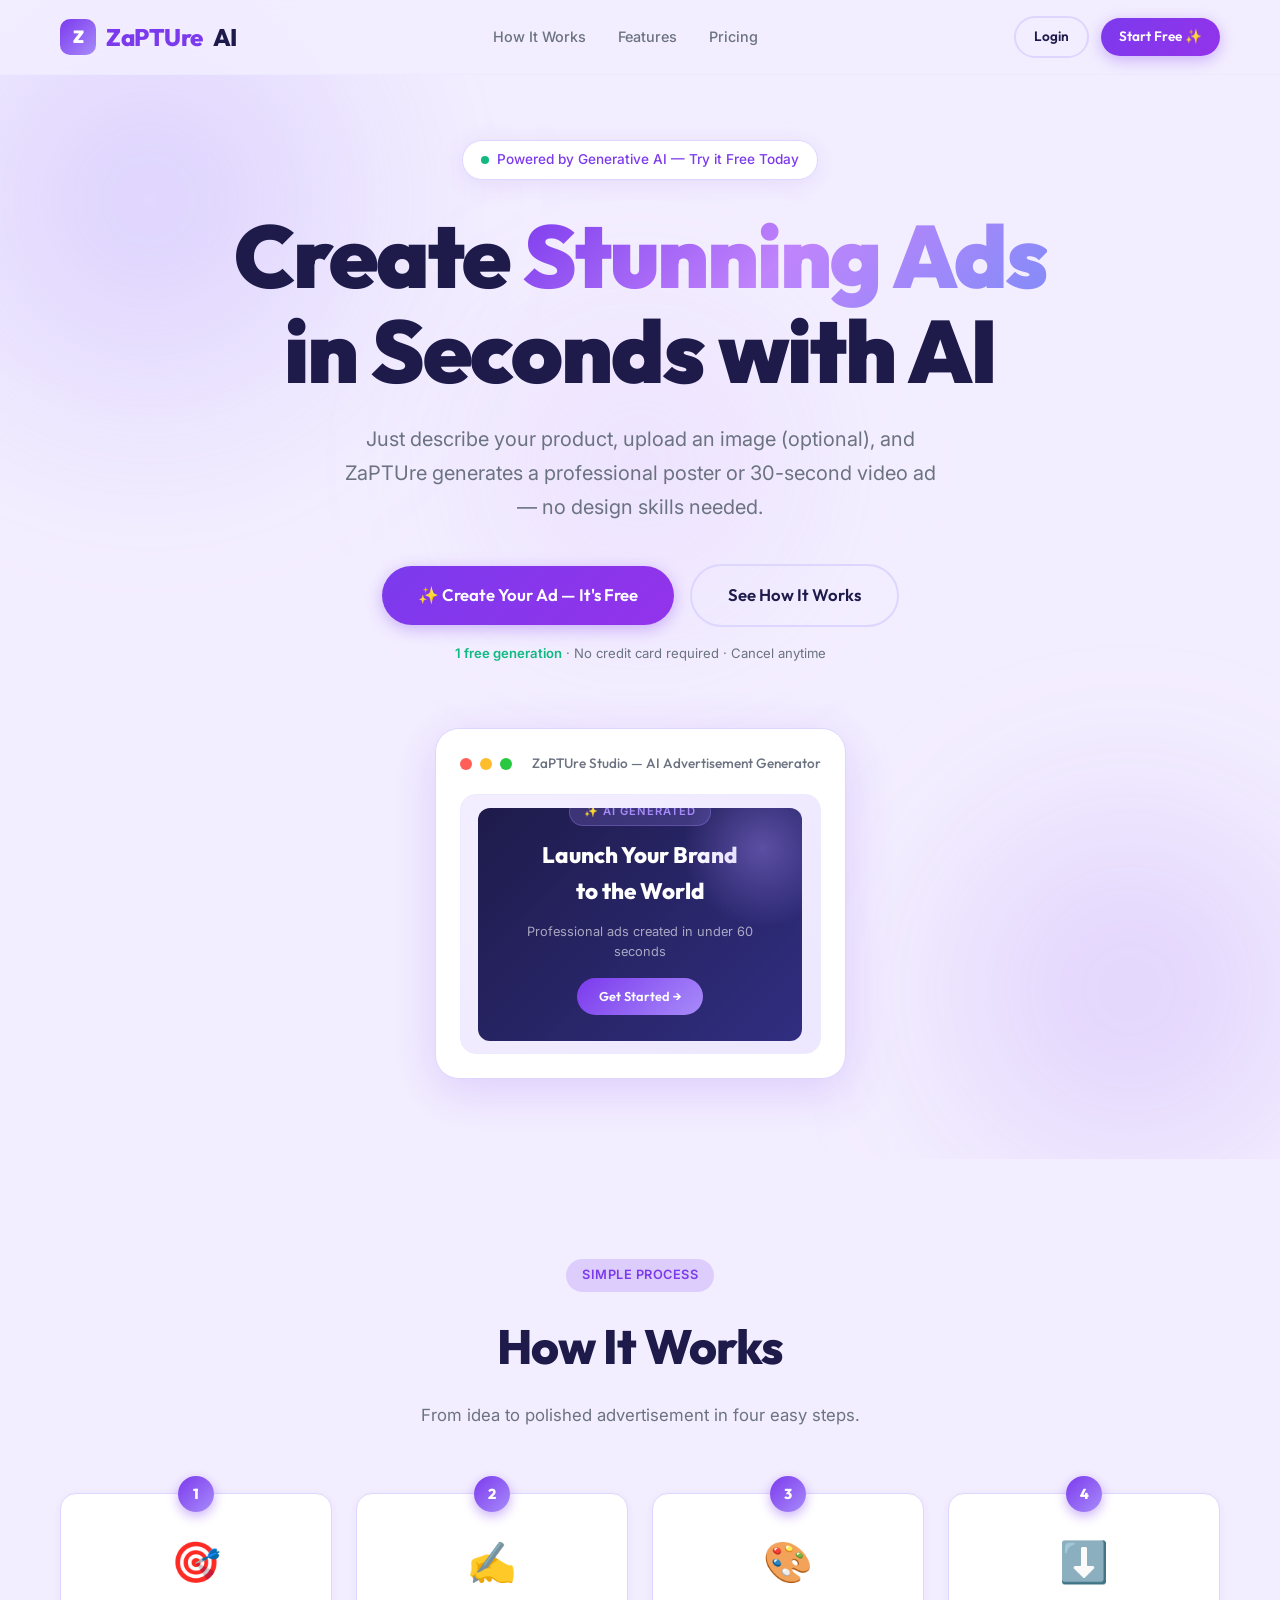
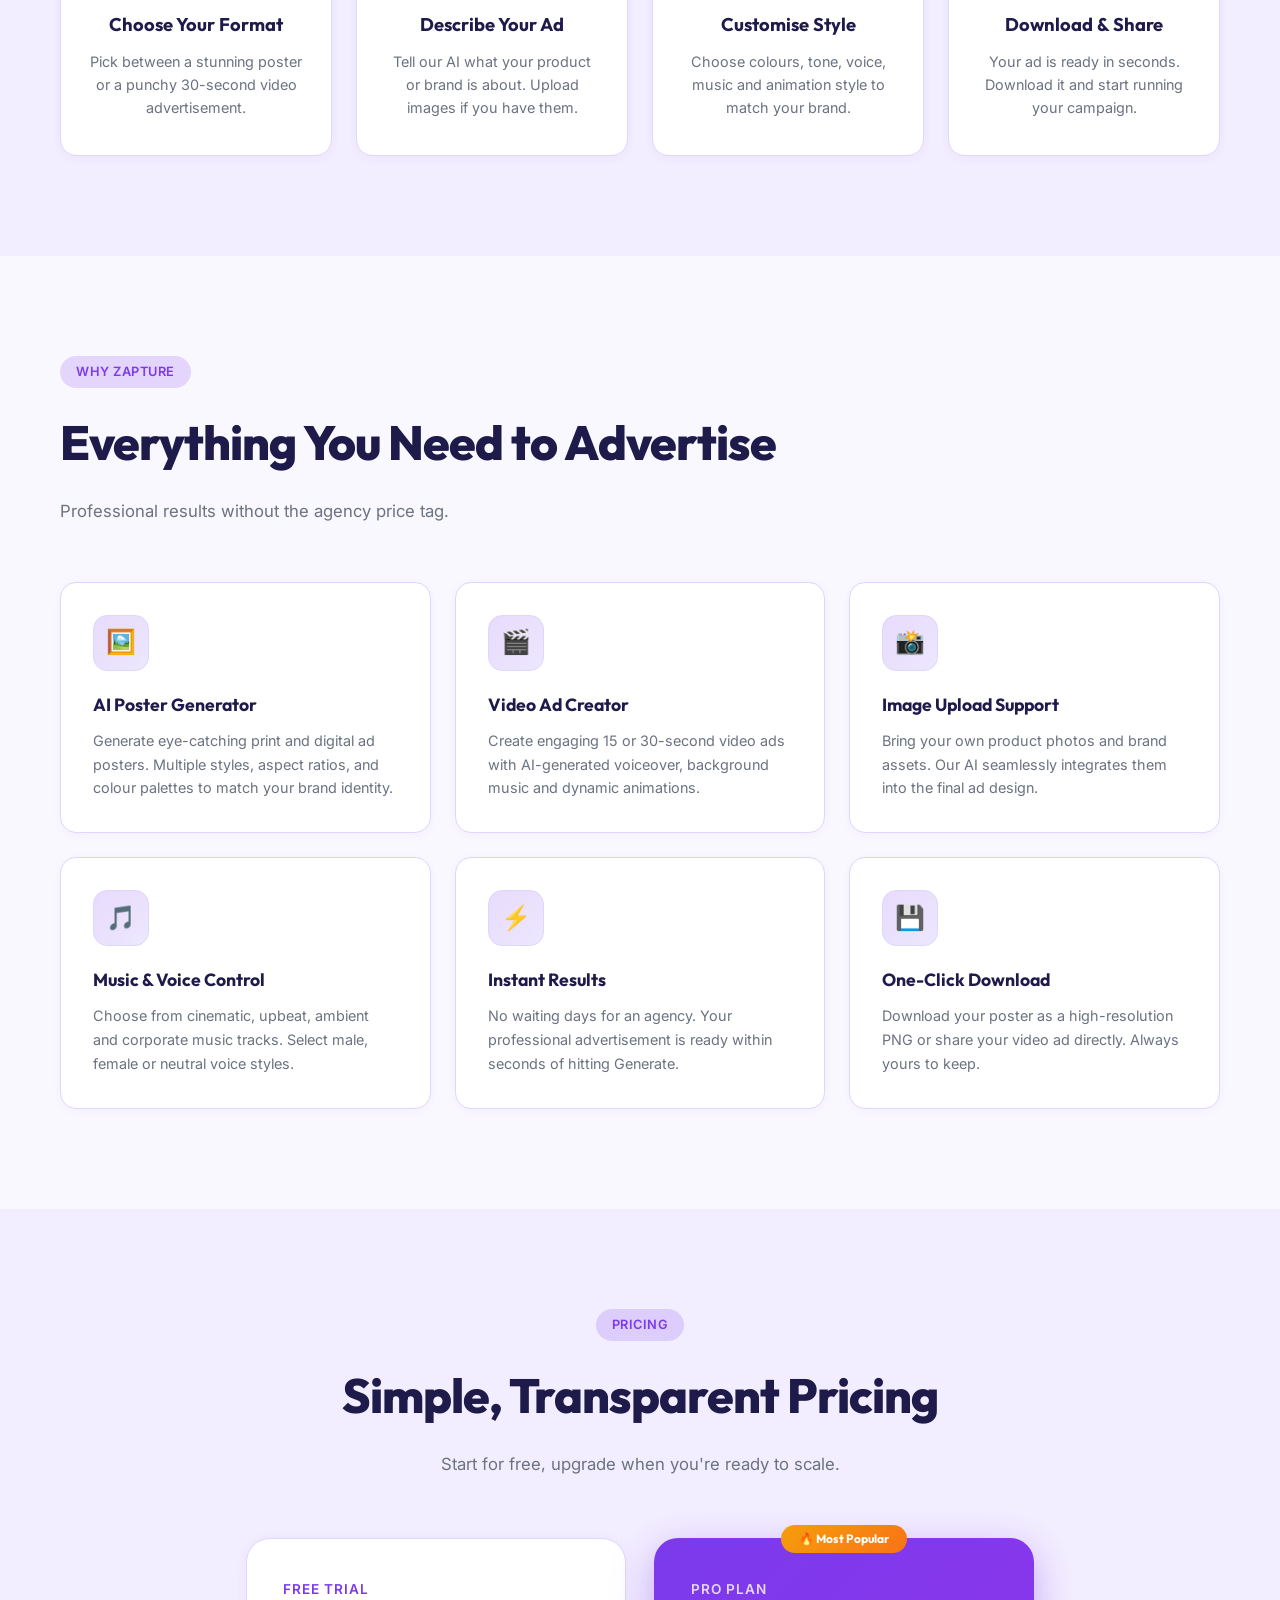
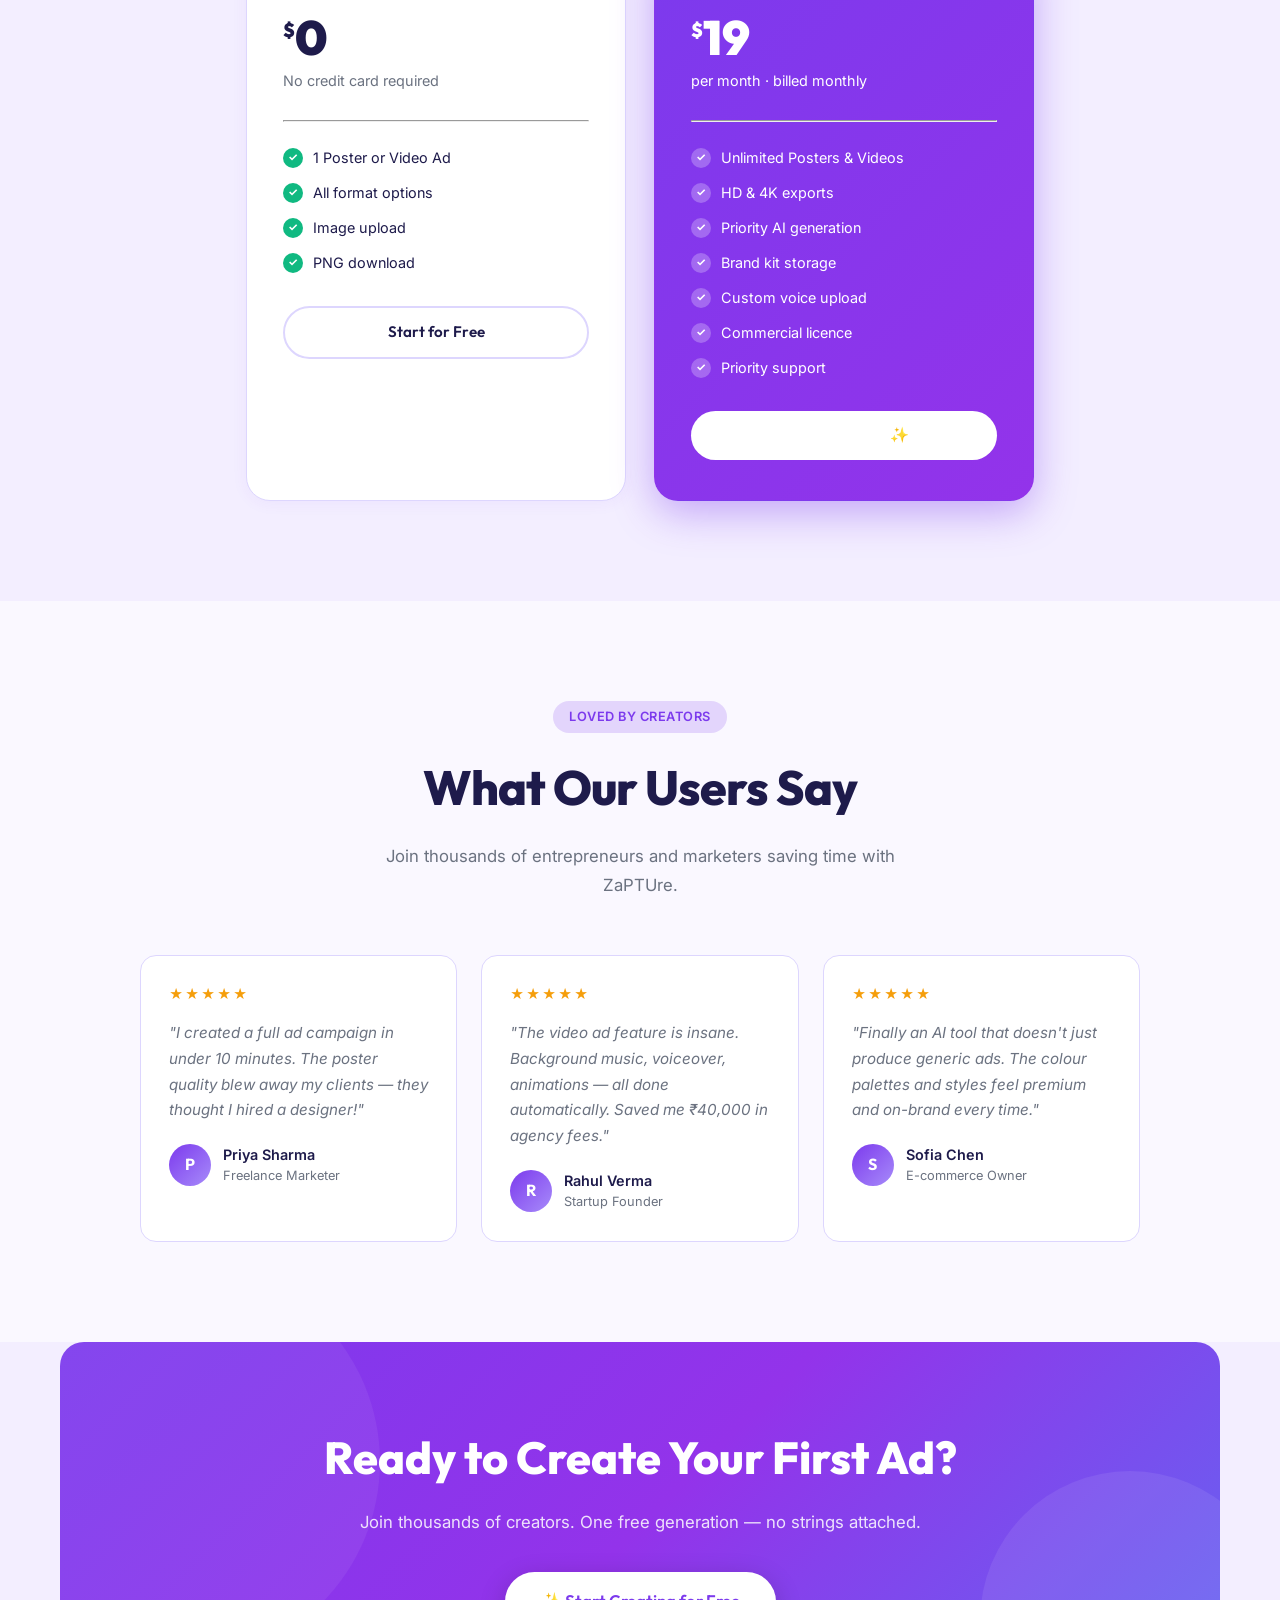
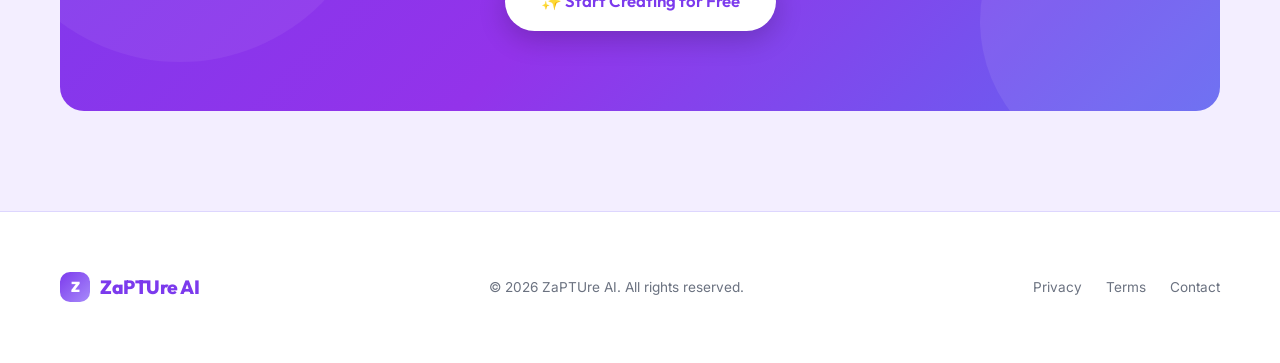
==== index.html @ ae9dba76 "Initial commit" ====
<!DOCTYPE html>
<html lang="en">
<head>
  <meta charset="UTF-8"/>
  <meta name="viewport" content="width=device-width,initial-scale=1.0"/>
  <title>ZaPTUre AI — Create Stunning Ads in Seconds</title>
  <meta name="description" content="Generate beautiful AI-powered advertisement posters and videos from a simple text prompt. No design skills needed. Try free today."/>
  <link rel="stylesheet" href="styles/main.css"/>
</head>
<body>

<!-- ── NAVBAR ── -->
<nav class="navbar" id="navbar">
  <div class="nav-logo">
    <div class="logo-icon">Z</div>
    ZaPTUre<span>AI</span>
  </div>
  <div class="nav-links">
    <a href="#how-it-works">How It Works</a>
    <a href="#features">Features</a>
    <a href="#pricing">Pricing</a>
  </div>
  <div class="nav-cta">
    <a href="studio.html" class="btn btn-outline btn-sm">Login</a>
    <a href="studio.html" class="btn btn-primary btn-sm" data-cta>Start Free ✨</a>
  </div>
</nav>

<!-- ── HERO ── -->
<section class="hero">
  <div class="hero-blob blob-1"></div>
  <div class="hero-blob blob-2"></div>
  <div class="hero-blob blob-3"></div>

  <div class="hero-badge">
    <span class="badge-dot"></span>
    Powered by Generative AI — Try it Free Today
  </div>

  <h1 class="hero-title">
    Create <span class="gradient-text">Stunning Ads</span><br/>in Seconds with AI
  </h1>

  <p class="hero-sub">
    Just describe your product, upload an image (optional), and ZaPTUre generates a professional poster or 30-second video ad — no design skills needed.
  </p>

  <div class="hero-actions">
    <a href="studio.html" class="btn btn-primary btn-lg" id="heroCtaBtn">
      ✨ Create Your Ad — It's Free
    </a>
    <a href="#how-it-works" class="btn btn-outline btn-lg">See How It Works</a>
  </div>
  <p class="hero-note"><span>1 free generation</span> · No credit card required · Cancel anytime</p>

  <!-- Preview Card -->
  <div class="hero-preview">
    <div class="preview-card">
      <div class="preview-toolbar">
        <div class="preview-dot red"></div>
        <div class="preview-dot yellow"></div>
        <div class="preview-dot green"></div>
        <span class="preview-title">ZaPTUre Studio — AI Advertisement Generator</span>
      </div>
      <div class="preview-screen">
        <div class="preview-ad-mock">
          <div class="mock-ad-badge">✨ AI Generated</div>
          <div class="mock-ad-title">Launch Your Brand<br/>to the World</div>
          <div class="mock-ad-sub">Professional ads created in under 60 seconds</div>
          <div class="mock-ad-btn">Get Started →</div>
          <div class="shimmer-bar w80" style="margin-top:12px"></div>
          <div class="shimmer-bar w60"></div>
        </div>
      </div>
    </div>
  </div>
</section>

<!-- ── HOW IT WORKS ── -->
<section class="section how-it-works" id="how-it-works">
  <div class="section-tag">Simple Process</div>
  <h2 class="section-title reveal">How It Works</h2>
  <p class="section-sub reveal">From idea to polished advertisement in four easy steps.</p>

  <div class="steps-grid">
    <div class="step-card reveal">
      <div class="step-num">1</div>
      <div class="step-icon">🎯</div>
      <h3>Choose Your Format</h3>
      <p>Pick between a stunning poster or a punchy 30-second video advertisement.</p>
    </div>
    <div class="step-card reveal">
      <div class="step-num">2</div>
      <div class="step-icon">✍️</div>
      <h3>Describe Your Ad</h3>
      <p>Tell our AI what your product or brand is about. Upload images if you have them.</p>
    </div>
    <div class="step-card reveal">
      <div class="step-num">3</div>
      <div class="step-icon">🎨</div>
      <h3>Customise Style</h3>
      <p>Choose colours, tone, voice, music and animation style to match your brand.</p>
    </div>
    <div class="step-card reveal">
      <div class="step-num">4</div>
      <div class="step-icon">⬇️</div>
      <h3>Download & Share</h3>
      <p>Your ad is ready in seconds. Download it and start running your campaign.</p>
    </div>
  </div>
</section>

<!-- ── FEATURES ── -->
<section class="section features" id="features">
  <div class="section-tag">Why ZaPTUre</div>
  <h2 class="section-title reveal">Everything You Need to Advertise</h2>
  <p class="section-sub reveal">Professional results without the agency price tag.</p>

  <div class="features-grid">
    <div class="feature-card reveal">
      <div class="feature-icon-wrap">🖼️</div>
      <h3>AI Poster Generator</h3>
      <p>Generate eye-catching print and digital ad posters. Multiple styles, aspect ratios, and colour palettes to match your brand identity.</p>
    </div>
    <div class="feature-card reveal">
      <div class="feature-icon-wrap">🎬</div>
      <h3>Video Ad Creator</h3>
      <p>Create engaging 15 or 30-second video ads with AI-generated voiceover, background music and dynamic animations.</p>
    </div>
    <div class="feature-card reveal">
      <div class="feature-icon-wrap">📸</div>
      <h3>Image Upload Support</h3>
      <p>Bring your own product photos and brand assets. Our AI seamlessly integrates them into the final ad design.</p>
    </div>
    <div class="feature-card reveal">
      <div class="feature-icon-wrap">🎵</div>
      <h3>Music & Voice Control</h3>
      <p>Choose from cinematic, upbeat, ambient and corporate music tracks. Select male, female or neutral voice styles.</p>
    </div>
    <div class="feature-card reveal">
      <div class="feature-icon-wrap">⚡</div>
      <h3>Instant Results</h3>
      <p>No waiting days for an agency. Your professional advertisement is ready within seconds of hitting Generate.</p>
    </div>
    <div class="feature-card reveal">
      <div class="feature-icon-wrap">💾</div>
      <h3>One-Click Download</h3>
      <p>Download your poster as a high-resolution PNG or share your video ad directly. Always yours to keep.</p>
    </div>
  </div>
</section>

<!-- ── PRICING ── -->
<section class="section pricing" id="pricing">
  <div class="section-tag">Pricing</div>
  <h2 class="section-title reveal">Simple, Transparent Pricing</h2>
  <p class="section-sub reveal">Start for free, upgrade when you're ready to scale.</p>

  <div class="pricing-grid">
    <!-- Free -->
    <div class="pricing-card reveal">
      <div class="pricing-plan">Free Trial</div>
      <div class="pricing-amount"><sup>$</sup>0</div>
      <div class="pricing-period">No credit card required</div>
      <hr class="pricing-divider"/>
      <ul class="pricing-features">
        <li>1 Poster or Video Ad</li>
        <li>All format options</li>
        <li>Image upload</li>
        <li>PNG download</li>
      </ul>
      <a href="studio.html" class="btn btn-outline" style="width:100%;justify-content:center;">Start for Free</a>
    </div>

    <!-- Pro -->
    <div class="pricing-card featured reveal">
      <div class="pricing-badge">🔥 Most Popular</div>
      <div class="pricing-plan">Pro Plan</div>
      <div class="pricing-amount"><sup>$</sup>19</div>
      <div class="pricing-period">per month · billed monthly</div>
      <hr class="pricing-divider"/>
      <ul class="pricing-features">
        <li>Unlimited Posters & Videos</li>
        <li>HD &amp; 4K exports</li>
        <li>Priority AI generation</li>
        <li>Brand kit storage</li>
        <li>Custom voice upload</li>
        <li>Commercial licence</li>
        <li>Priority support</li>
      </ul>
      <a href="studio.html" class="btn" style="width:100%;justify-content:center;background:#fff;color:var(--accent);">Upgrade to Pro ✨</a>
    </div>
  </div>
</section>

<!-- ── TESTIMONIALS ── -->
<section class="section testimonials">
  <div class="section-tag">Loved By Creators</div>
  <h2 class="section-title reveal">What Our Users Say</h2>
  <p class="section-sub reveal">Join thousands of entrepreneurs and marketers saving time with ZaPTUre.</p>

  <div class="testimonials-grid">
    <div class="testimonial-card reveal">
      <div class="stars">★★★★★</div>
      <p class="testimonial-text">"I created a full ad campaign in under 10 minutes. The poster quality blew away my clients — they thought I hired a designer!"</p>
      <div class="testimonial-author">
        <div class="author-avatar">P</div>
        <div>
          <div class="author-name">Priya Sharma</div>
          <div class="author-role">Freelance Marketer</div>
        </div>
      </div>
    </div>
    <div class="testimonial-card reveal">
      <div class="stars">★★★★★</div>
      <p class="testimonial-text">"The video ad feature is insane. Background music, voiceover, animations — all done automatically. Saved me ₹40,000 in agency fees."</p>
      <div class="testimonial-author">
        <div class="author-avatar">R</div>
        <div>
          <div class="author-name">Rahul Verma</div>
          <div class="author-role">Startup Founder</div>
        </div>
      </div>
    </div>
    <div class="testimonial-card reveal">
      <div class="stars">★★★★★</div>
      <p class="testimonial-text">"Finally an AI tool that doesn't just produce generic ads. The colour palettes and styles feel premium and on-brand every time."</p>
      <div class="testimonial-author">
        <div class="author-avatar">S</div>
        <div>
          <div class="author-name">Sofia Chen</div>
          <div class="author-role">E-commerce Owner</div>
        </div>
      </div>
    </div>
  </div>
</section>

<!-- ── CTA BANNER ── -->
<div class="cta-banner reveal">
  <h2>Ready to Create Your First Ad?</h2>
  <p>Join thousands of creators. One free generation — no strings attached.</p>
  <a href="studio.html" class="btn btn-white btn-lg">✨ Start Creating for Free</a>
</div>

<!-- ── FOOTER ── -->
<footer class="footer">
  <div class="nav-logo" style="font-size:1.2rem;">
    <div class="logo-icon" style="width:30px;height:30px;font-size:0.9rem;">Z</div>
    ZaPTUre AI
  </div>
  <div class="footer-copy">© 2026 ZaPTUre AI. All rights reserved.</div>
  <div class="footer-links">
    <a href="#">Privacy</a>
    <a href="#">Terms</a>
    <a href="#">Contact</a>
  </div>
</footer>

<script src="scripts/main.js"></script>
</body>
</html>
---- styles/main.css ----
@import url('https://fonts.googleapis.com/css2?family=Outfit:wght@300;400;500;600;700;800;900&family=Inter:wght@300;400;500;600&display=swap');

:root {
  --bg: #F3EEFF;
  --bg-2: #EDE7FF;
  --surface: #FFFFFF;
  --surface-2: #FAF8FF;
  --accent: #7C3AED;
  --accent-light: #A78BFA;
  --accent-dark: #5B21B6;
  --accent-glow: rgba(124,58,237,0.18);
  --text: #1E1B4B;
  --text-muted: #6B7280;
  --border: #DDD6FE;
  --border-light: #EDE9FE;
  --success: #10B981;
  --warning: #F59E0B;
  --danger: #EF4444;
  --radius: 16px;
  --radius-sm: 8px;
  --radius-lg: 24px;
  --shadow: 0 4px 24px rgba(124,58,237,0.10);
  --shadow-lg: 0 12px 48px rgba(124,58,237,0.18);
  --transition: 0.25s cubic-bezier(0.4,0,0.2,1);
}

*, *::before, *::after { box-sizing: border-box; margin: 0; padding: 0; }

html { scroll-behavior: smooth; }

body {
  font-family: 'Inter', sans-serif;
  background: var(--bg);
  color: var(--text);
  line-height: 1.6;
  -webkit-font-smoothing: antialiased;
}

h1, h2, h3, h4, h5 { font-family: 'Outfit', sans-serif; }

a { text-decoration: none; color: inherit; }

img { max-width: 100%; display: block; }

/* ── NAVBAR ── */
.navbar {
  position: fixed; top: 0; left: 0; right: 0; z-index: 100;
  display: flex; align-items: center; justify-content: space-between;
  padding: 16px 60px;
  background: rgba(243,238,255,0.85);
  backdrop-filter: blur(16px);
  border-bottom: 1px solid var(--border-light);
  transition: box-shadow var(--transition);
}
.navbar.scrolled { box-shadow: var(--shadow); }

.nav-logo {
  display: flex; align-items: center; gap: 10px;
  font-family: 'Outfit', sans-serif;
  font-weight: 800; font-size: 1.5rem; color: var(--accent);
  letter-spacing: -0.5px;
}
.nav-logo span { color: var(--text); }
.logo-icon {
  width: 36px; height: 36px;
  background: linear-gradient(135deg, var(--accent), var(--accent-light));
  border-radius: 10px;
  display: flex; align-items: center; justify-content: center;
  font-size: 1.1rem; color: #fff; font-weight: 900;
}

.nav-links { display: flex; align-items: center; gap: 32px; }
.nav-links a {
  font-size: 0.9rem; font-weight: 500; color: var(--text-muted);
  transition: color var(--transition);
}
.nav-links a:hover { color: var(--accent); }

.nav-cta {
  display: flex; align-items: center; gap: 12px;
}

/* ── BUTTONS ── */
.btn {
  display: inline-flex; align-items: center; justify-content: center; gap: 8px;
  padding: 12px 24px; border-radius: 50px;
  font-family: 'Outfit', sans-serif; font-weight: 600; font-size: 0.95rem;
  cursor: pointer; border: none; transition: all var(--transition);
  white-space: nowrap;
}
.btn-primary {
  background: linear-gradient(135deg, var(--accent), #9333EA);
  color: #fff;
  box-shadow: 0 4px 16px rgba(124,58,237,0.35);
}
.btn-primary:hover {
  transform: translateY(-2px);
  box-shadow: 0 8px 28px rgba(124,58,237,0.45);
}
.btn-primary:active { transform: translateY(0); }

.btn-outline {
  background: transparent;
  border: 2px solid var(--border);
  color: var(--text);
}
.btn-outline:hover { border-color: var(--accent); color: var(--accent); background: var(--accent-glow); }

.btn-ghost {
  background: transparent; color: var(--text-muted); padding: 10px 16px;
}
.btn-ghost:hover { color: var(--accent); }

.btn-lg { padding: 16px 36px; font-size: 1.05rem; }
.btn-sm { padding: 8px 18px; font-size: 0.85rem; }

/* ── HERO ── */
.hero {
  min-height: 100vh;
  display: flex; flex-direction: column; align-items: center; justify-content: center;
  text-align: center;
  padding: 140px 24px 80px;
  position: relative; overflow: hidden;
}

.hero-blob {
  position: absolute; border-radius: 50%;
  filter: blur(80px); pointer-events: none;
}
.blob-1 {
  width: 600px; height: 600px;
  background: radial-gradient(circle, rgba(167,139,250,0.35) 0%, transparent 70%);
  top: -100px; left: -150px;
  animation: blobFloat 8s ease-in-out infinite;
}
.blob-2 {
  width: 500px; height: 500px;
  background: radial-gradient(circle, rgba(124,58,237,0.2) 0%, transparent 70%);
  bottom: -80px; right: -100px;
  animation: blobFloat 10s ease-in-out infinite reverse;
}
.blob-3 {
  width: 400px; height: 400px;
  background: radial-gradient(circle, rgba(216,180,254,0.3) 0%, transparent 70%);
  top: 40%; left: 50%; transform: translate(-50%,-50%);
  animation: blobFloat 12s ease-in-out infinite 2s;
}

@keyframes blobFloat {
  0%, 100% { transform: translate(0,0) scale(1); }
  33% { transform: translate(20px,-20px) scale(1.05); }
  66% { transform: translate(-15px,15px) scale(0.97); }
}

.hero-badge {
  display: inline-flex; align-items: center; gap: 8px;
  background: var(--surface); border: 1px solid var(--border);
  border-radius: 50px; padding: 8px 18px; margin-bottom: 28px;
  font-size: 0.85rem; font-weight: 500; color: var(--accent);
  box-shadow: var(--shadow);
  animation: fadeInUp 0.6s ease both;
}
.badge-dot {
  width: 8px; height: 8px; border-radius: 50%;
  background: var(--success);
  animation: pulse 2s ease-in-out infinite;
}
@keyframes pulse { 0%,100%{transform:scale(1);opacity:1;} 50%{transform:scale(1.4);opacity:0.7;} }

.hero-title {
  font-size: clamp(2.8rem, 7vw, 5.5rem);
  font-weight: 900; line-height: 1.08;
  letter-spacing: -2px; margin-bottom: 24px;
  animation: fadeInUp 0.6s ease 0.1s both;
}
.hero-title .gradient-text {
  background: linear-gradient(135deg, var(--accent) 0%, #C084FC 50%, #818CF8 100%);
  -webkit-background-clip: text; -webkit-text-fill-color: transparent;
  background-clip: text;
}

.hero-sub {
  font-size: clamp(1rem, 2.5vw, 1.25rem);
  color: var(--text-muted); max-width: 600px; margin: 0 auto 40px;
  font-weight: 400; line-height: 1.7;
  animation: fadeInUp 0.6s ease 0.2s both;
}

.hero-actions {
  display: flex; align-items: center; gap: 16px; flex-wrap: wrap; justify-content: center;
  animation: fadeInUp 0.6s ease 0.3s both;
}

.hero-note {
  margin-top: 16px; font-size: 0.82rem; color: var(--text-muted);
  animation: fadeInUp 0.6s ease 0.4s both;
}
.hero-note span { color: var(--success); font-weight: 600; }

/* ── HERO PREVIEW ── */
.hero-preview {
  margin-top: 64px; position: relative;
  animation: fadeInUp 0.8s ease 0.5s both;
}
.preview-card {
  background: var(--surface);
  border: 1px solid var(--border);
  border-radius: var(--radius-lg);
  padding: 24px;
  box-shadow: var(--shadow-lg);
  max-width: 680px; margin: 0 auto;
}
.preview-toolbar {
  display: flex; align-items: center; gap: 8px; margin-bottom: 20px;
}
.preview-dot { width:12px; height:12px; border-radius:50%; }
.preview-dot.red { background:#FF5F57; }
.preview-dot.yellow { background:#FFBD2E; }
.preview-dot.green { background:#28C840; }
.preview-title { margin-left: 12px; font-size:0.85rem; color:var(--text-muted); font-family:'Outfit',sans-serif; font-weight:500; }

.preview-screen {
  background: linear-gradient(135deg, var(--bg) 0%, var(--bg-2) 100%);
  border-radius: var(--radius);
  height: 260px;
  display: flex; align-items: center; justify-content: center;
  border: 1px solid var(--border-light);
  overflow: hidden; position: relative;
}

.preview-ad-mock {
  width: 90%; height: 90%;
  background: linear-gradient(135deg, #1E1B4B 0%, #312E81 100%);
  border-radius: 12px;
  display: flex; flex-direction: column; align-items: center; justify-content: center;
  gap: 12px; padding: 24px;
  position: relative; overflow: hidden;
}
.preview-ad-mock::before {
  content: '';
  position: absolute; top: -40px; right: -40px;
  width: 160px; height: 160px;
  background: radial-gradient(circle, rgba(167,139,250,0.4) 0%, transparent 70%);
  border-radius: 50%;
}
.mock-ad-badge {
  background: rgba(167,139,250,0.2); border: 1px solid rgba(167,139,250,0.3);
  border-radius: 50px; padding: 4px 14px;
  font-size: 0.7rem; color: var(--accent-light); font-weight: 600;
  letter-spacing: 1px; text-transform: uppercase;
}
.mock-ad-title {
  font-family: 'Outfit', sans-serif; font-size: 1.4rem; font-weight: 800;
  color: #fff; text-align: center;
}
.mock-ad-sub { font-size: 0.8rem; color: rgba(255,255,255,0.6); text-align: center; }
.mock-ad-btn {
  background: linear-gradient(135deg, var(--accent), var(--accent-light));
  color: #fff; border-radius: 50px; padding: 8px 22px;
  font-size: 0.8rem; font-weight: 600; font-family: 'Outfit', sans-serif;
  margin-top: 4px;
}
.shimmer-bar {
  height: 6px; border-radius: 3px; margin: 0 auto;
  background: linear-gradient(90deg, rgba(255,255,255,0.1) 25%, rgba(255,255,255,0.25) 50%, rgba(255,255,255,0.1) 75%);
  background-size: 200% 100%;
  animation: shimmer 1.8s linear infinite;
}
.shimmer-bar.w80 { width: 80%; }
.shimmer-bar.w60 { width: 60%; }
@keyframes shimmer { 0%{background-position:200% 0} 100%{background-position:-200% 0} }

/* ── SECTION COMMON ── */
.section { padding: 100px 60px; }
.section-tag {
  display: inline-block; background: var(--accent-glow);
  color: var(--accent); border-radius: 50px; padding: 6px 16px;
  font-size: 0.8rem; font-weight: 600; letter-spacing: 0.5px; text-transform: uppercase;
  margin-bottom: 16px;
}
.section-title {
  font-size: clamp(2rem, 4vw, 3rem); font-weight: 800;
  letter-spacing: -1px; margin-bottom: 16px;
}
.section-sub { font-size: 1.05rem; color: var(--text-muted); max-width: 540px; line-height: 1.7; }

/* ── HOW IT WORKS ── */
.how-it-works { text-align: center; }
.how-it-works .section-sub { margin: 0 auto; }

.steps-grid {
  display: grid; grid-template-columns: repeat(auto-fit, minmax(220px,1fr));
  gap: 24px; margin-top: 64px;
}
.step-card {
  background: var(--surface); border: 1px solid var(--border);
  border-radius: var(--radius); padding: 36px 28px;
  text-align: center; position: relative;
  transition: all var(--transition);
  box-shadow: 0 2px 12px rgba(124,58,237,0.06);
}
.step-card:hover {
  transform: translateY(-6px);
  box-shadow: var(--shadow-lg);
  border-color: var(--accent-light);
}
.step-num {
  position: absolute; top: -18px; left: 50%; transform: translateX(-50%);
  width: 36px; height: 36px; border-radius: 50%;
  background: linear-gradient(135deg, var(--accent), var(--accent-light));
  color: #fff; font-weight: 800; font-size: 0.9rem; font-family: 'Outfit', sans-serif;
  display: flex; align-items: center; justify-content: center;
  box-shadow: 0 4px 12px rgba(124,58,237,0.4);
}
.step-icon { font-size: 2.5rem; margin-bottom: 16px; }
.step-card h3 { font-size: 1.15rem; font-weight: 700; margin-bottom: 10px; }
.step-card p { font-size: 0.9rem; color: var(--text-muted); line-height: 1.6; }

/* ── FEATURES ── */
.features { background: var(--surface-2); }
.features-grid {
  display: grid; grid-template-columns: repeat(auto-fit, minmax(300px,1fr));
  gap: 24px; margin-top: 56px;
}
.feature-card {
  background: var(--surface); border: 1px solid var(--border);
  border-radius: var(--radius); padding: 32px;
  transition: all var(--transition);
  box-shadow: 0 2px 12px rgba(124,58,237,0.05);
}
.feature-card:hover {
  transform: translateY(-4px); border-color: var(--accent-light);
  box-shadow: var(--shadow);
}
.feature-icon-wrap {
  width: 56px; height: 56px; border-radius: 14px;
  background: linear-gradient(135deg, var(--accent-glow), var(--bg-2));
  border: 1px solid var(--border);
  display: flex; align-items: center; justify-content: center;
  font-size: 1.5rem; margin-bottom: 20px;
}
.feature-card h3 { font-size: 1.1rem; font-weight: 700; margin-bottom: 10px; }
.feature-card p { font-size: 0.9rem; color: var(--text-muted); line-height: 1.65; }

/* ── PRICING ── */
.pricing { text-align: center; }
.pricing .section-sub { margin: 0 auto 60px; }
.pricing-grid {
  display: flex; gap: 28px; justify-content: center; flex-wrap: wrap;
  max-width: 860px; margin: 0 auto;
}
.pricing-card {
  background: var(--surface); border: 1px solid var(--border);
  border-radius: var(--radius-lg); padding: 40px 36px;
  flex: 1; min-width: 280px; max-width: 380px;
  text-align: left; position: relative;
  transition: all var(--transition);
  box-shadow: 0 2px 16px rgba(124,58,237,0.06);
}
.pricing-card:hover { transform: translateY(-4px); box-shadow: var(--shadow-lg); }
.pricing-card.featured {
  background: linear-gradient(135deg, var(--accent) 0%, #9333EA 100%);
  border-color: transparent; color: #fff;
  box-shadow: 0 12px 40px rgba(124,58,237,0.4);
}
.pricing-card.featured * { color: #fff !important; }
.pricing-badge {
  position: absolute; top: -14px; left: 50%; transform: translateX(-50%);
  background: linear-gradient(135deg, var(--warning), #F97316);
  color: #fff; border-radius: 50px; padding: 4px 18px;
  font-size: 0.75rem; font-weight: 700; font-family: 'Outfit', sans-serif;
  white-space: nowrap;
}
.pricing-plan { font-size: 0.85rem; font-weight: 600; letter-spacing: 1px; text-transform: uppercase; color: var(--accent); margin-bottom: 12px; }
.pricing-card.featured .pricing-plan { color: rgba(255,255,255,0.8) !important; }
.pricing-amount { font-family: 'Outfit', sans-serif; font-size: 3rem; font-weight: 900; line-height: 1; }
.pricing-amount sup { font-size: 1.2rem; vertical-align: top; margin-top: 8px; display: inline-block; }
.pricing-period { font-size: 0.9rem; color: var(--text-muted); margin: 8px 0 28px; }
.pricing-divider { height: 1px; background: var(--border); margin-bottom: 24px; }
.pricing-card.featured .pricing-divider { background: rgba(255,255,255,0.2); }
.pricing-features { list-style: none; display: flex; flex-direction: column; gap: 12px; margin-bottom: 32px; }
.pricing-features li {
  display: flex; align-items: center; gap: 10px;
  font-size: 0.9rem;
}
.pricing-features li::before {
  content: '✓'; width: 20px; height: 20px; border-radius: 50%;
  background: var(--success); color: #fff;
  display: flex; align-items: center; justify-content: center;
  font-size: 0.7rem; font-weight: 700; flex-shrink: 0;
}
.pricing-card.featured .pricing-features li::before { background: rgba(255,255,255,0.25); }

/* ── TESTIMONIALS ── */
.testimonials { background: var(--surface-2); text-align: center; }
.testimonials .section-sub { margin: 0 auto 56px; }
.testimonials-grid {
  display: grid; grid-template-columns: repeat(auto-fit, minmax(280px,1fr));
  gap: 24px; max-width: 1000px; margin: 0 auto;
}
.testimonial-card {
  background: var(--surface); border: 1px solid var(--border);
  border-radius: var(--radius); padding: 28px;
  text-align: left;
  transition: all var(--transition);
}
.testimonial-card:hover { transform: translateY(-4px); box-shadow: var(--shadow); }
.stars { color: var(--warning); font-size: 0.85rem; margin-bottom: 14px; letter-spacing: 2px; }
.testimonial-text { font-size: 0.95rem; color: var(--text-muted); line-height: 1.7; margin-bottom: 20px; font-style: italic; }
.testimonial-author { display: flex; align-items: center; gap: 12px; }
.author-avatar {
  width: 42px; height: 42px; border-radius: 50%;
  background: linear-gradient(135deg, var(--accent), var(--accent-light));
  display: flex; align-items: center; justify-content: center;
  font-size: 1rem; font-weight: 700; color: #fff; font-family: 'Outfit', sans-serif;
  flex-shrink: 0;
}
.author-name { font-weight: 600; font-size: 0.9rem; }
.author-role { font-size: 0.8rem; color: var(--text-muted); }

/* ── CTA BANNER ── */
.cta-banner {
  background: linear-gradient(135deg, var(--accent) 0%, #9333EA 50%, #6366F1 100%);
  border-radius: var(--radius-lg);
  padding: 80px 60px; text-align: center; color: #fff;
  position: relative; overflow: hidden; margin: 0 60px 100px;
}
.cta-banner::before {
  content: ''; position: absolute; top: -80px; left: -80px;
  width: 400px; height: 400px; border-radius: 50%;
  background: rgba(255,255,255,0.06);
}
.cta-banner::after {
  content: ''; position: absolute; bottom: -60px; right: -60px;
  width: 300px; height: 300px; border-radius: 50%;
  background: rgba(255,255,255,0.08);
}
.cta-banner h2 { font-size: clamp(1.8rem,4vw,2.8rem); font-weight: 800; margin-bottom: 16px; }
.cta-banner p { font-size: 1.05rem; opacity: 0.85; margin-bottom: 36px; }
.cta-banner .btn-white {
  background: #fff; color: var(--accent);
  box-shadow: 0 8px 28px rgba(0,0,0,0.2);
}
.cta-banner .btn-white:hover { transform: translateY(-3px); box-shadow: 0 12px 36px rgba(0,0,0,0.25); }

/* ── FOOTER ── */
.footer {
  background: var(--surface); border-top: 1px solid var(--border);
  padding: 60px; display: flex; align-items: center; justify-content: space-between;
  flex-wrap: wrap; gap: 24px;
}
.footer-copy { font-size: 0.85rem; color: var(--text-muted); }
.footer-links { display: flex; gap: 24px; }
.footer-links a { font-size: 0.85rem; color: var(--text-muted); transition: color var(--transition); }
.footer-links a:hover { color: var(--accent); }

/* ── ANIMATIONS ── */
@keyframes fadeInUp {
  from { opacity: 0; transform: translateY(24px); }
  to { opacity: 1; transform: translateY(0); }
}

.reveal {
  opacity: 0; transform: translateY(30px);
  transition: opacity 0.6s ease, transform 0.6s ease;
}
.reveal.visible { opacity: 1; transform: translateY(0); }

/* ── RESPONSIVE ── */
@media (max-width: 768px) {
  .navbar { padding: 14px 20px; }
  .nav-links { display: none; }
  .section { padding: 70px 20px; }
  .cta-banner { margin: 0 20px 60px; padding: 50px 24px; }
  .footer { padding: 40px 20px; flex-direction: column; text-align: center; }
}
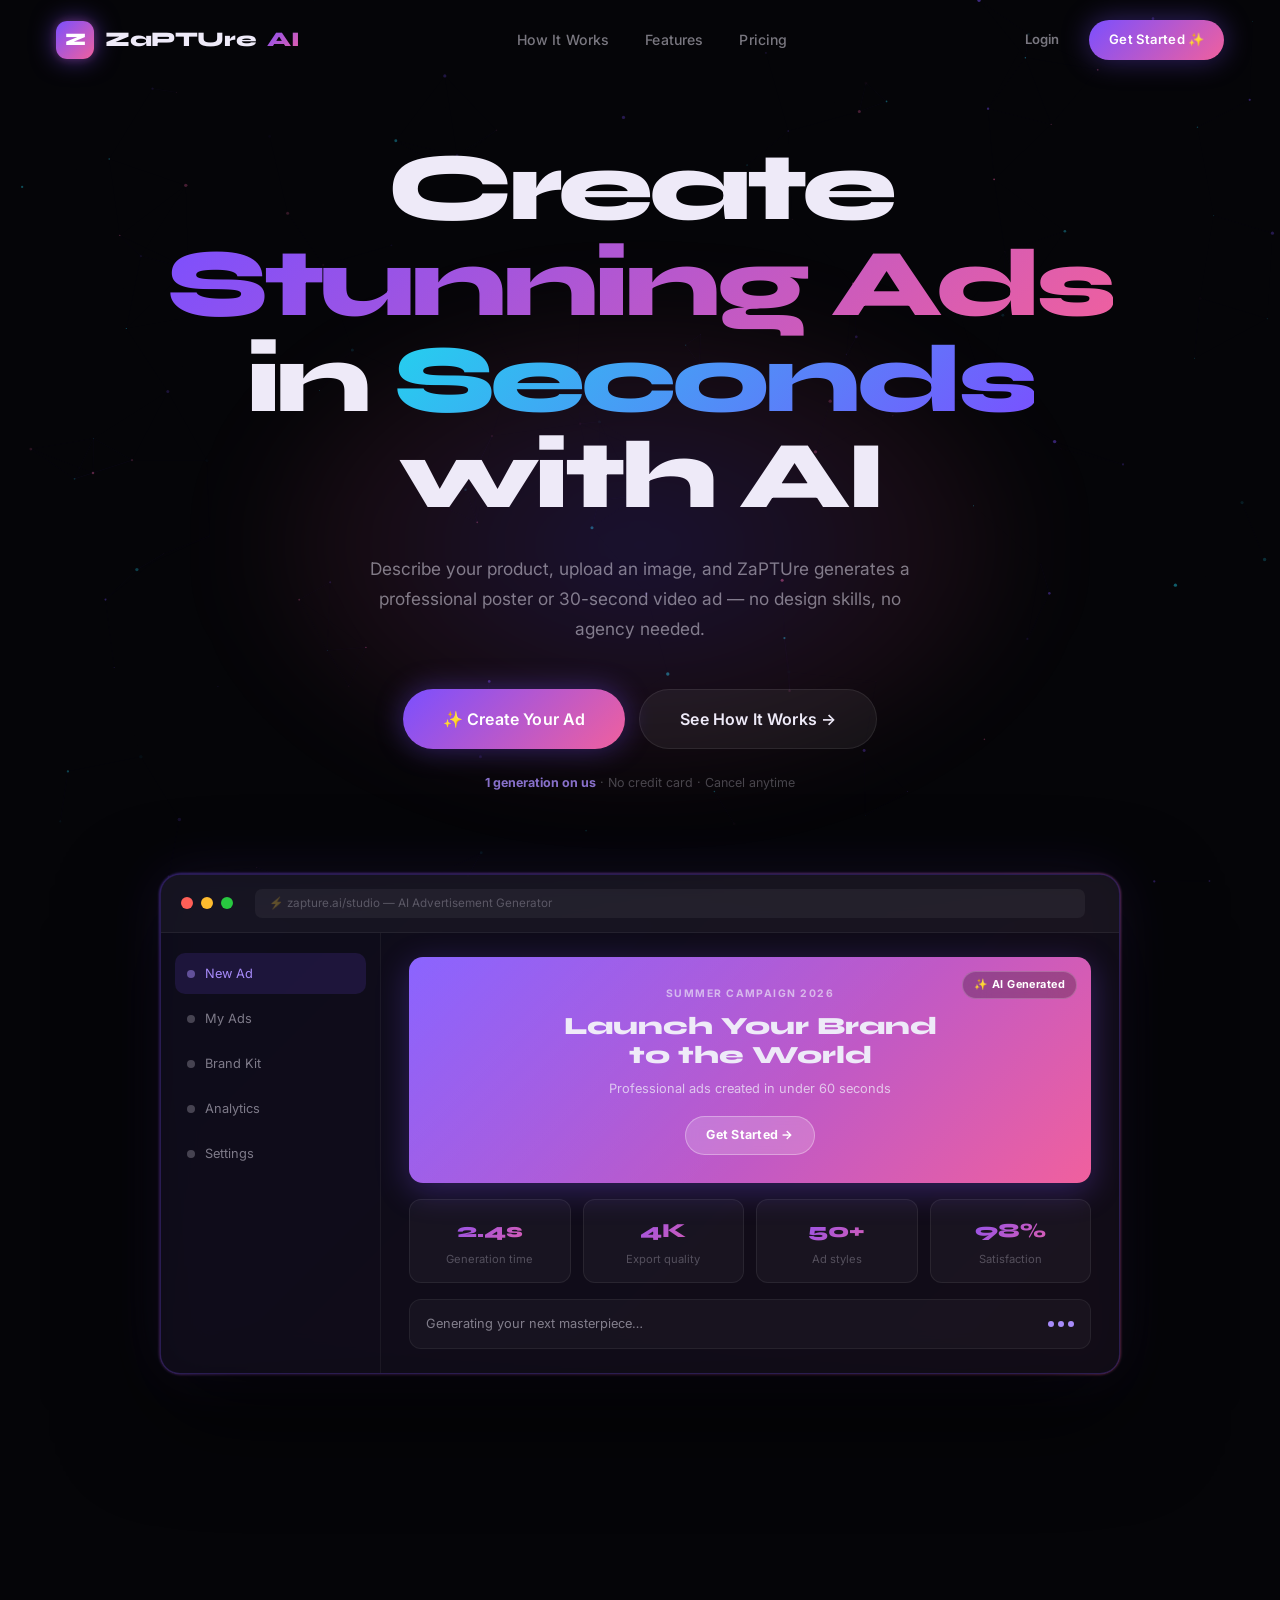
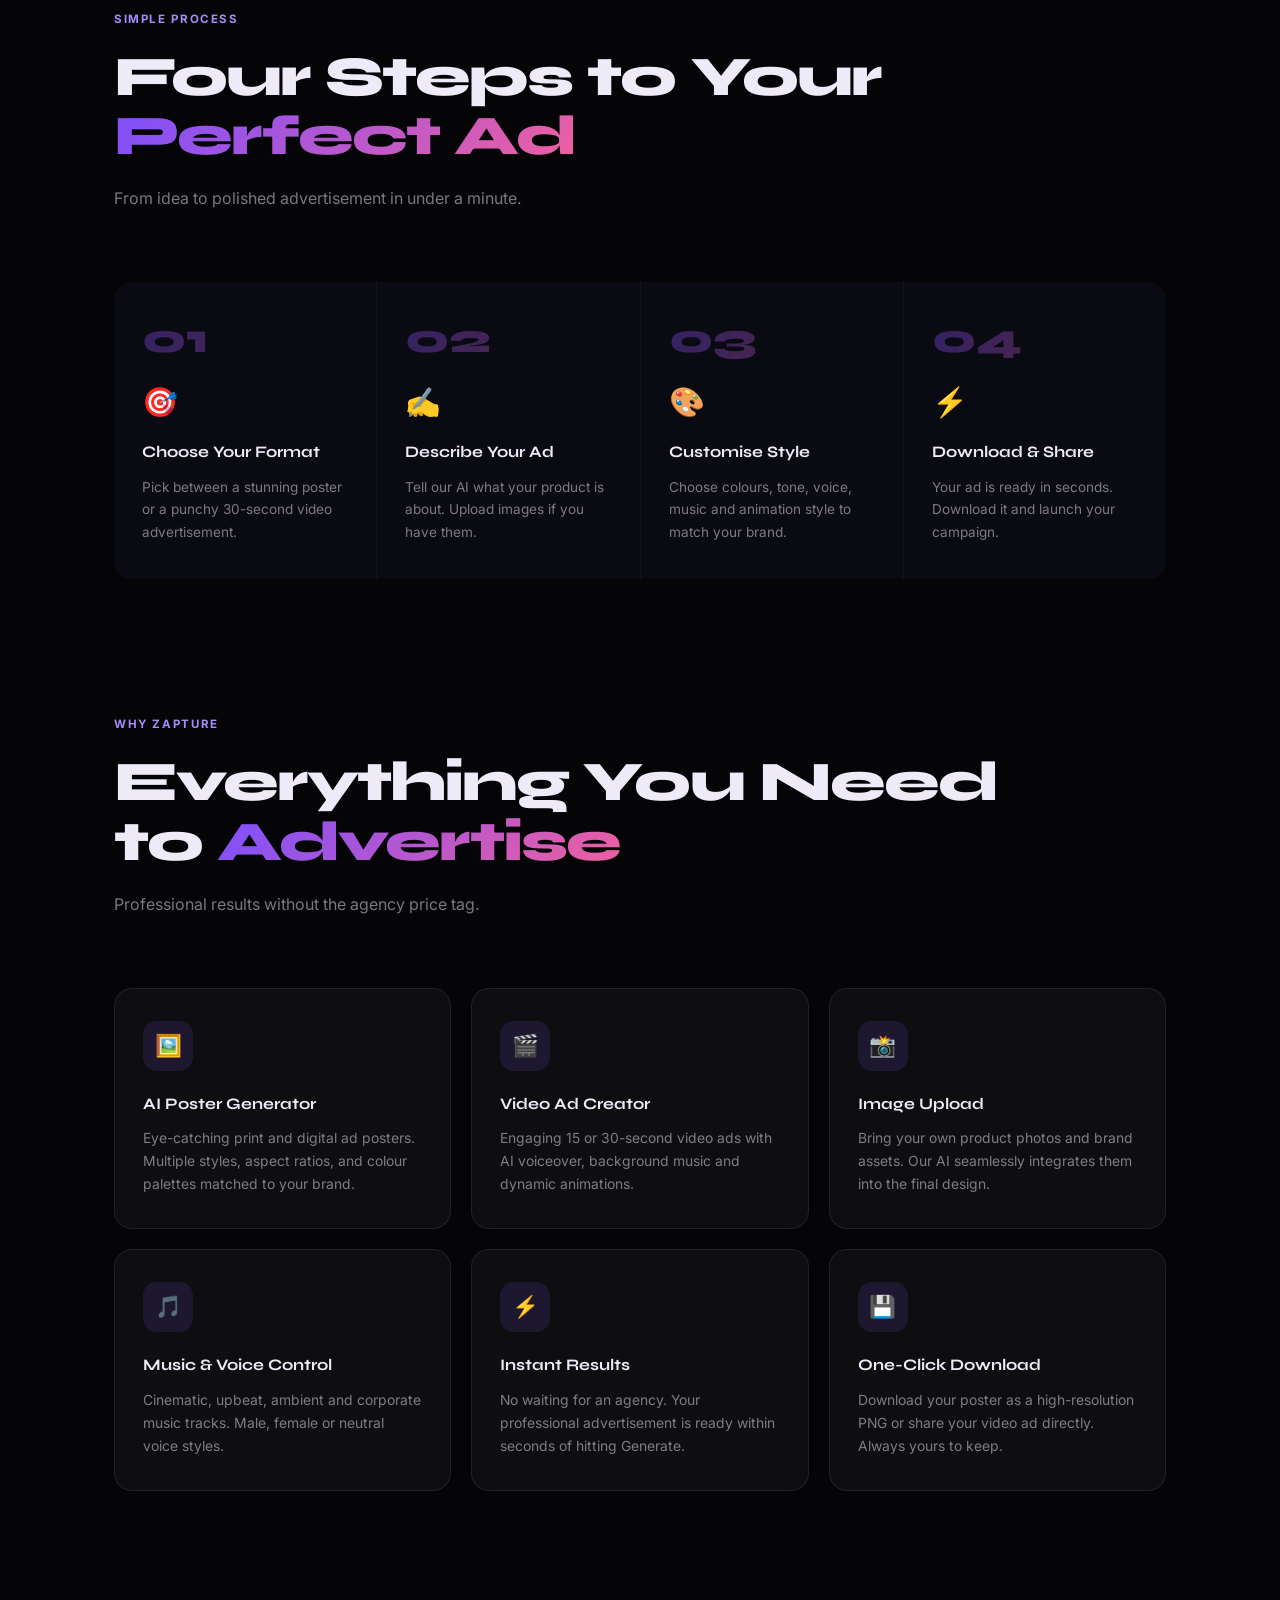
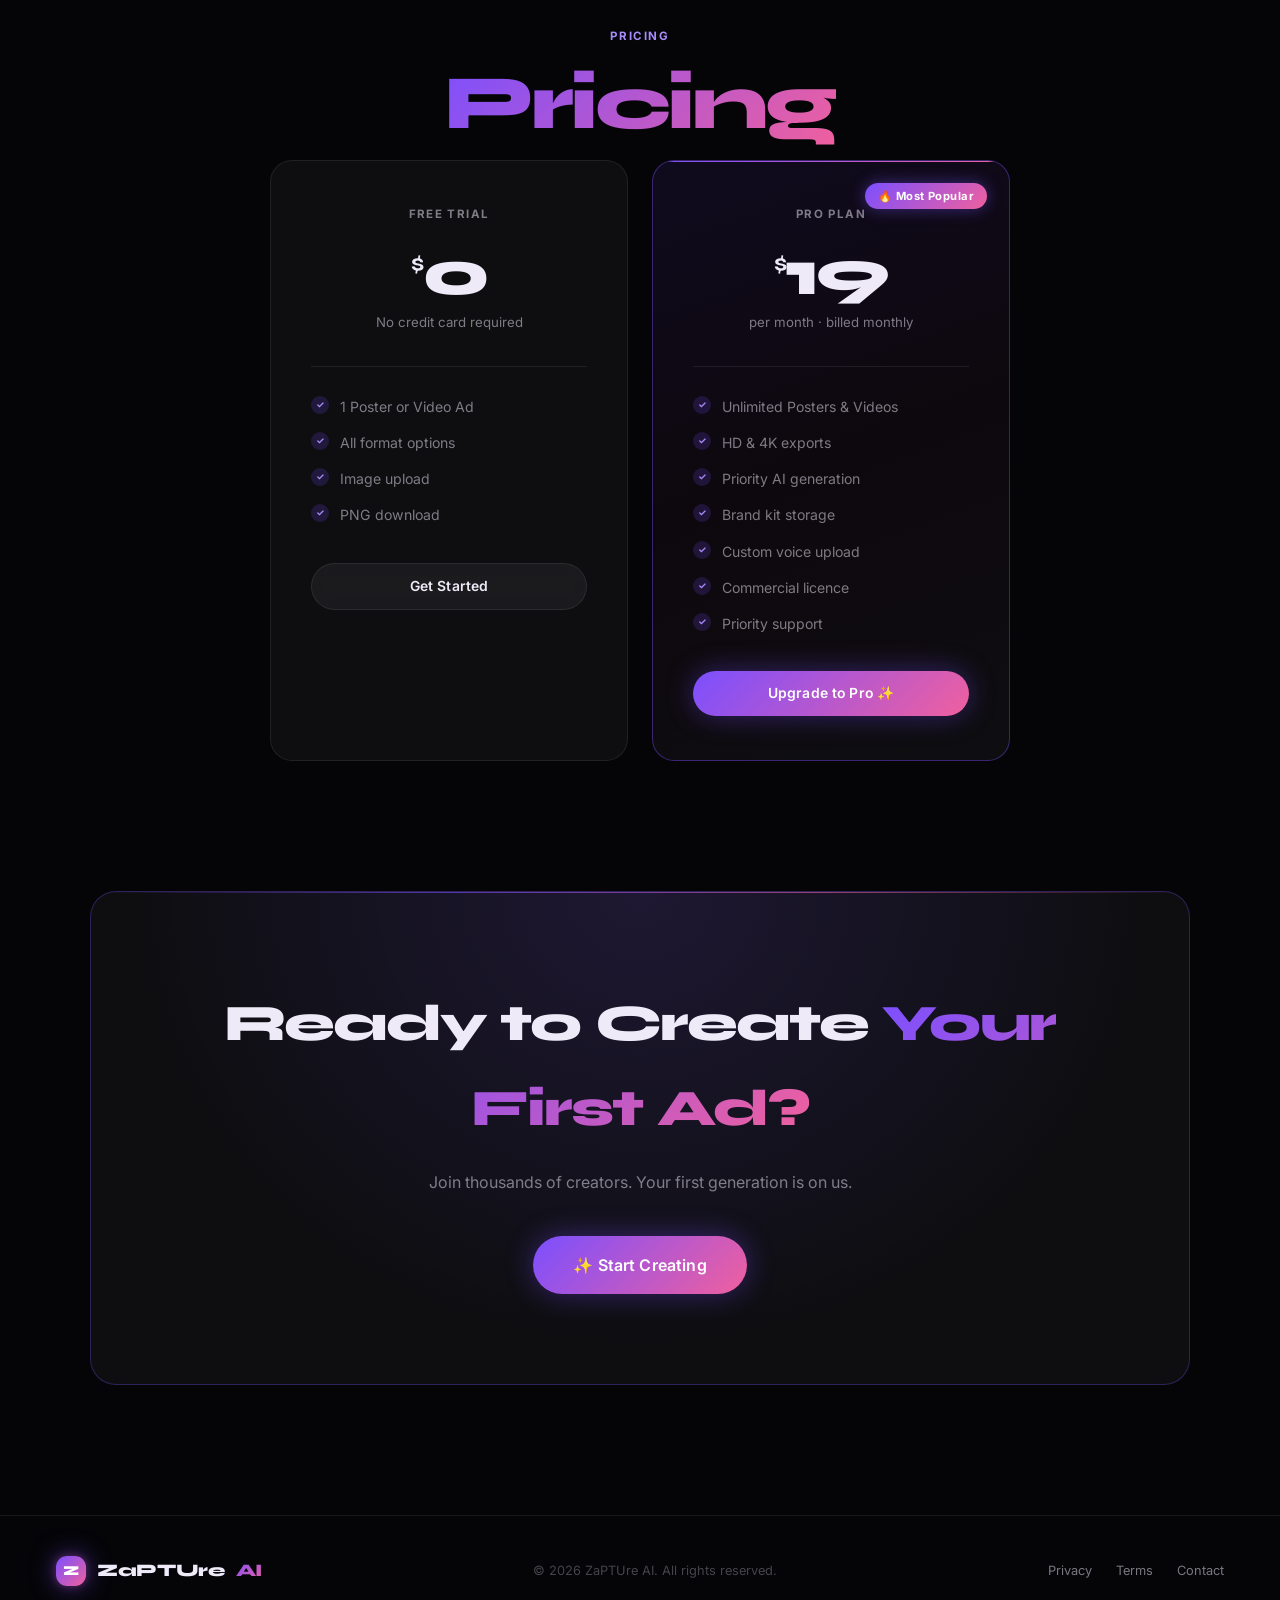
==== commit 3db68848: "Update project files" ====
--- a/index.html
+++ b/index.html
@@ -1,254 +1,771 @@
 <!DOCTYPE html>
 <html lang="en">
 <head>
-  <meta charset="UTF-8"/>
-  <meta name="viewport" content="width=device-width,initial-scale=1.0"/>
-  <title>ZaPTUre AI — Create Stunning Ads in Seconds</title>
-  <meta name="description" content="Generate beautiful AI-powered advertisement posters and videos from a simple text prompt. No design skills needed. Try free today."/>
-  <link rel="stylesheet" href="styles/main.css"/>
+<meta charset="UTF-8"/>
+<meta name="viewport" content="width=device-width,initial-scale=1.0"/>
+<title>ZaPTUre AI — Create Stunning Ads in Seconds</title>
+<link rel="preconnect" href="https://fonts.googleapis.com"/>
+<link rel="preconnect" href="https://fonts.gstatic.com" crossorigin/>
+<link href="https://fonts.googleapis.com/css2?family=Clash+Display:wght@500;600;700&family=Syne:wght@400;600;700;800&family=Inter:wght@300;400;500;600&display=swap" rel="stylesheet"/>
+<style>
+*,*::before,*::after{box-sizing:border-box;margin:0;padding:0}
+:root{
+  --bg:#050508;
+  --bg2:#0a0a12;
+  --bg3:#0f0f1a;
+  --card:rgba(255,255,255,0.04);
+  --card-border:rgba(255,255,255,0.08);
+  --card-hover:rgba(255,255,255,0.07);
+  --text:#eeeaf8;
+  --muted:rgba(238,234,248,0.5);
+  --muted2:rgba(238,234,248,0.28);
+  --v1:#7b4fff;
+  --v2:#a855f7;
+  --pk:#f0609e;
+  --cy:#22d3ee;
+  --gold:#f59e0b;
+  --g1:linear-gradient(135deg,#7b4fff,#f0609e);
+  --g2:linear-gradient(135deg,#22d3ee,#7b4fff);
+  --g3:linear-gradient(180deg,#7b4fff22,transparent);
+  --r:18px;
+}
+html{scroll-behavior:smooth;scroll-padding-top:80px}
+body{
+  font-family:'Inter',sans-serif;
+  background:var(--bg);
+  color:var(--text);
+  overflow-x:hidden;
+  line-height:1.65;
+}
+
+/* CANVAS BACKGROUND */
+#bgCanvas{
+  position:fixed;inset:0;z-index:0;
+  pointer-events:none;opacity:0.6;
+}
+
+/* SCROLL PROGRESS */
+#spbar{
+  position:fixed;top:0;left:0;height:2px;z-index:999;
+  background:var(--g1);width:0%;transition:width 0.1s linear;
+}
+
+/* NAVBAR */
+.nav{
+  position:fixed;top:0;left:0;right:0;z-index:100;
+  display:flex;align-items:center;justify-content:space-between;
+  padding:20px 56px;
+  transition:background 0.4s,backdrop-filter 0.4s,border 0.4s;
+}
+.nav.solid{
+  background:rgba(5,5,8,0.82);
+  backdrop-filter:blur(24px);
+  border-bottom:1px solid var(--card-border);
+}
+.logo{
+  display:flex;align-items:center;gap:11px;
+  font-family:'Syne',sans-serif;font-weight:800;font-size:1.3rem;
+  color:var(--text);text-decoration:none;letter-spacing:-0.02em;
+}
+.logo-z{
+  width:38px;height:38px;border-radius:11px;
+  background:var(--g1);
+  display:flex;align-items:center;justify-content:center;
+  font-size:1.1rem;color:#fff;font-weight:800;
+  box-shadow:0 0 24px rgba(123,79,255,0.55),0 0 8px rgba(240,96,158,0.3);
+  transition:box-shadow 0.3s;
+}
+.logo:hover .logo-z{box-shadow:0 0 36px rgba(123,79,255,0.8),0 0 16px rgba(240,96,158,0.5)}
+.logo span{background:var(--g1);-webkit-background-clip:text;-webkit-text-fill-color:transparent}
+.nav-links{display:flex;gap:36px}
+.nav-links a{
+  color:var(--muted);text-decoration:none;font-size:0.88rem;font-weight:500;
+  letter-spacing:0.01em;transition:color 0.2s;position:relative;
+}
+.nav-links a::after{
+  content:'';position:absolute;bottom:-3px;left:0;right:0;height:1px;
+  background:var(--g1);transform:scaleX(0);transition:transform 0.3s;
+}
+.nav-links a:hover{color:var(--text)}
+.nav-links a:hover::after{transform:scaleX(1)}
+.nav-cta{display:flex;gap:10px;align-items:center}
+
+/* BUTTONS */
+.btn{
+  display:inline-flex;align-items:center;gap:7px;
+  padding:11px 24px;border-radius:100px;
+  font-size:0.87rem;font-weight:600;letter-spacing:0.01em;
+  text-decoration:none;cursor:pointer;border:none;
+  transition:all 0.25s cubic-bezier(0.22,1,0.36,1);
+  font-family:'Inter',sans-serif;white-space:nowrap;
+  position:relative;overflow:hidden;
+}
+.btn-ghost{color:var(--muted);background:transparent}
+.btn-ghost:hover{color:var(--text)}
+.btn-outline{
+  color:var(--text);
+  background:rgba(255,255,255,0.055);
+  border:1px solid var(--card-border);
+  backdrop-filter:blur(8px);
+}
+.btn-outline:hover{background:rgba(255,255,255,0.09);border-color:rgba(255,255,255,0.18);transform:translateY(-1px)}
+.btn-primary{
+  background:var(--g1);color:#fff;
+  box-shadow:0 0 28px rgba(123,79,255,0.4),0 4px 16px rgba(0,0,0,0.3);
+}
+.btn-primary::before{
+  content:'';position:absolute;inset:0;
+  background:linear-gradient(135deg,rgba(255,255,255,0.18),transparent);
+  opacity:0;transition:opacity 0.3s;
+}
+.btn-primary:hover{
+  transform:translateY(-2px);
+  box-shadow:0 0 44px rgba(123,79,255,0.65),0 8px 24px rgba(0,0,0,0.4);
+}
+.btn-primary:hover::before{opacity:1}
+.btn-lg{padding:16px 40px;font-size:1rem;border-radius:100px}
+.btn-sm{padding:9px 20px;font-size:0.82rem}
+.btn-white{background:#fff;color:#7b4fff;box-shadow:0 0 32px rgba(255,255,255,0.2)}
+.btn-white:hover{transform:translateY(-2px);box-shadow:0 0 48px rgba(255,255,255,0.35)}
+
+/* HERO */
+.hero{
+  min-height:100vh;
+  display:flex;flex-direction:column;
+  align-items:center;justify-content:center;
+  text-align:center;
+  padding:140px 24px 100px;
+  position:relative;z-index:1;
+}
+.hero-glow{
+  position:absolute;top:20%;left:50%;transform:translateX(-50%);
+  width:800px;height:500px;
+  background:radial-gradient(ellipse,rgba(123,79,255,0.18) 0%,rgba(240,96,158,0.08) 50%,transparent 75%);
+  pointer-events:none;filter:blur(40px);
+  animation:glowPulse 6s ease-in-out infinite;
+}
+@keyframes glowPulse{0%,100%{opacity:0.7;transform:translateX(-50%) scale(1)}50%{opacity:1;transform:translateX(-50%) scale(1.08)}}
+
+.hero-badge{
+  display:inline-flex;align-items:center;gap:9px;
+  padding:8px 18px 8px 10px;border-radius:100px;
+  background:rgba(123,79,255,0.12);
+  border:1px solid rgba(123,79,255,0.28);
+  font-size:0.78rem;font-weight:600;color:rgba(167,139,250,0.95);
+  margin-bottom:36px;
+  animation:fadeUp 0.9s ease both;
+  letter-spacing:0.04em;
+}
+.badge-dot{
+  width:22px;height:22px;border-radius:50%;
+  background:var(--g1);
+  display:flex;align-items:center;justify-content:center;
+  font-size:0.7rem;
+  box-shadow:0 0 10px rgba(123,79,255,0.6);
+  animation:dotPulse 2.5s ease-in-out infinite;
+}
+@keyframes dotPulse{0%,100%{box-shadow:0 0 10px rgba(123,79,255,0.6)}50%{box-shadow:0 0 20px rgba(123,79,255,0.9),0 0 40px rgba(123,79,255,0.4)}}
+
+.hero-title{
+  font-family:'Syne',sans-serif;
+  font-size:clamp(3.2rem,7.5vw,6.5rem);
+  font-weight:800;
+  line-height:1.0;
+  letter-spacing:-0.045em;
+  max-width:960px;
+  animation:fadeUp 0.9s 0.12s ease both;
+  margin-bottom:30px;
+}
+.hero-title .line{display:block}
+.gt{
+  background:var(--g1);
+  -webkit-background-clip:text;-webkit-text-fill-color:transparent;
+  background-clip:text;
+  position:relative;
+}
+.gt2{
+  background:var(--g2);
+  -webkit-background-clip:text;-webkit-text-fill-color:transparent;
+  background-clip:text;
+}
+
+.hero-sub{
+  max-width:560px;font-size:1.08rem;
+  color:var(--muted);line-height:1.75;
+  animation:fadeUp 0.9s 0.22s ease both;
+  margin-bottom:44px;
+}
+.hero-actions{
+  display:flex;gap:14px;flex-wrap:wrap;justify-content:center;
+  animation:fadeUp 0.9s 0.32s ease both;
+  margin-bottom:24px;
+}
+.hero-note{
+  font-size:0.78rem;color:var(--muted2);
+  animation:fadeUp 0.9s 0.42s ease both;
+  margin-bottom:80px;
+}
+.hero-note strong{color:rgba(167,139,250,0.8)}
+
+@keyframes fadeUp{
+  from{opacity:0;transform:translateY(28px)}
+  to{opacity:1;transform:translateY(0)}
+}
+
+/* LIVE PREVIEW WINDOW */
+.preview-wrap{
+  width:100%;max-width:960px;
+  animation:fadeUp 0.9s 0.52s ease both;
+  position:relative;
+}
+.preview-wrap::before{
+  content:'';position:absolute;inset:-1px;
+  background:var(--g1);border-radius:22px;
+  filter:blur(1px);opacity:0.5;z-index:-1;
+  animation:borderGlow 4s ease-in-out infinite;
+}
+@keyframes borderGlow{0%,100%{opacity:0.35}50%{opacity:0.65}}
+.preview-win{
+  background:rgba(10,10,18,0.95);
+  border:1px solid rgba(123,79,255,0.25);
+  border-radius:20px;overflow:hidden;
+  backdrop-filter:blur(20px);
+  box-shadow:0 40px 100px rgba(0,0,0,0.7),0 0 60px rgba(123,79,255,0.12);
+}
+.win-bar{
+  display:flex;align-items:center;gap:8px;
+  padding:14px 20px;
+  background:rgba(255,255,255,0.03);
+  border-bottom:1px solid rgba(255,255,255,0.06);
+}
+.dot{width:12px;height:12px;border-radius:50%;flex-shrink:0}
+.dot.r{background:#ff5f57}.dot.y{background:#febc2e}.dot.g{background:#28c840}
+.win-url{
+  flex:1;margin:0 14px;
+  background:rgba(255,255,255,0.05);border-radius:7px;
+  padding:5px 14px;font-size:0.73rem;color:var(--muted2);
+  font-family:'Inter',monospace;text-align:left;
+}
+.win-body{
+  display:grid;grid-template-columns:220px 1fr;
+  min-height:360px;
+}
+.win-sidebar{
+  border-right:1px solid rgba(255,255,255,0.05);
+  padding:20px 14px;display:flex;flex-direction:column;gap:4px;
+}
+.sb-item{
+  display:flex;align-items:center;gap:10px;
+  padding:10px 12px;border-radius:10px;
+  font-size:0.8rem;color:var(--muted);cursor:pointer;
+  transition:background 0.2s,color 0.2s;
+}
+.sb-item:hover{background:rgba(255,255,255,0.05);color:var(--text)}
+.sb-item.active{background:rgba(123,79,255,0.14);color:#a78bfa}
+.sb-dot{
+  width:8px;height:8px;border-radius:50%;
+  background:currentColor;opacity:0.5;flex-shrink:0;
+}
+.win-main{padding:24px 28px;display:flex;flex-direction:column;gap:16px}
+
+/* AD PREVIEW CARD */
+.ad-preview{
+  border-radius:14px;overflow:hidden;position:relative;
+  background:var(--g1);padding:28px 24px;
+  box-shadow:0 8px 32px rgba(123,79,255,0.3);
+  animation:cardBreath 5s ease-in-out infinite;
+}
+@keyframes cardBreath{0%,100%{filter:brightness(1)}50%{filter:brightness(1.08)}}
+.ad-preview::before{
+  content:'';position:absolute;inset:0;
+  background:linear-gradient(135deg,rgba(255,255,255,0.12) 0%,transparent 60%);
+  pointer-events:none;
+}
+.ad-ai-badge{
+  position:absolute;top:14px;right:14px;
+  background:rgba(0,0,0,0.25);backdrop-filter:blur(12px);
+  border:1px solid rgba(255,255,255,0.2);
+  border-radius:100px;padding:4px 11px;
+  font-size:0.68rem;font-weight:700;color:#fff;letter-spacing:0.04em;
+}
+.ad-eyebrow{font-size:0.65rem;font-weight:700;letter-spacing:0.14em;text-transform:uppercase;opacity:0.65;margin-bottom:10px}
+.ad-h{
+  font-family:'Syne',sans-serif;font-size:1.55rem;font-weight:800;
+  line-height:1.15;margin-bottom:10px;
+}
+.ad-sub{font-size:0.8rem;opacity:0.75;margin-bottom:18px;line-height:1.5}
+.ad-cta{
+  display:inline-block;
+  background:rgba(255,255,255,0.18);
+  border:1px solid rgba(255,255,255,0.32);
+  border-radius:100px;padding:8px 20px;
+  font-size:0.78rem;font-weight:700;color:#fff;
+  backdrop-filter:blur(6px);letter-spacing:0.02em;
+}
+
+/* STATS ROW */
+.stats-row{display:flex;gap:12px}
+.stat{
+  flex:1;background:rgba(255,255,255,0.035);
+  border:1px solid rgba(255,255,255,0.07);
+  border-radius:12px;padding:14px 12px;
+  transition:border-color 0.3s;
+}
+.stat:hover{border-color:rgba(123,79,255,0.3)}
+.stat-n{
+  font-family:'Syne',sans-serif;font-size:1.25rem;font-weight:800;
+  background:var(--g1);-webkit-background-clip:text;-webkit-text-fill-color:transparent;
+}
+.stat-l{font-size:0.7rem;color:var(--muted2);margin-top:3px}
+
+/* TYPING */
+.typing-row{
+  display:flex;align-items:center;gap:12px;
+  background:rgba(255,255,255,0.03);
+  border:1px solid rgba(255,255,255,0.06);
+  border-radius:12px;padding:13px 16px;
+}
+.typing-msg{font-size:0.8rem;color:var(--muted);flex:1;text-align:left}
+.typing-dots{display:flex;gap:4px;align-items:center}
+.td{
+  width:6px;height:6px;border-radius:50%;background:#a78bfa;
+  animation:td 1.4s ease-in-out infinite;
+}
+.td:nth-child(2){animation-delay:0.18s}
+.td:nth-child(3){animation-delay:0.36s}
+@keyframes td{0%,80%,100%{transform:scale(0.5);opacity:0.3}40%{transform:scale(1.1);opacity:1}}
+
+/* ═══ SECTIONS ═══ */
+.container{max-width:1100px;margin:0 auto;padding:0 24px}
+.section{padding:130px 0}
+.stag{
+  display:inline-block;font-size:0.72rem;font-weight:700;
+  letter-spacing:0.14em;text-transform:uppercase;
+  color:#a78bfa;margin-bottom:18px;
+}
+.stitle{
+  font-family:'Syne',sans-serif;
+  font-size:clamp(2.2rem,4.5vw,3.5rem);
+  font-weight:800;letter-spacing:-0.035em;line-height:1.07;
+  margin-bottom:18px;
+}
+.stitle-lg{
+  font-family:'Syne',sans-serif;
+  font-size:clamp(3rem,6vw,5rem);
+  font-weight:800;letter-spacing:-0.045em;line-height:1.02;
+  margin-bottom:18px;
+}
+.ssub{
+  font-size:1rem;color:var(--muted);max-width:480px;
+  line-height:1.75;margin-bottom:70px;
+}
+
+/* HOW IT WORKS */
+.steps-track{
+  display:grid;
+  grid-template-columns:repeat(4,1fr);
+  gap:1px;
+  background:rgba(255,255,255,0.06);
+  border-radius:var(--r);overflow:hidden;
+}
+.step{
+  background:var(--bg2);padding:36px 28px;
+  position:relative;overflow:hidden;
+  transition:background 0.35s;
+}
+.step:hover{background:rgba(123,79,255,0.07)}
+.step::before{
+  content:'';position:absolute;top:0;left:0;right:0;height:2px;
+  background:var(--g1);transform:scaleX(0);transform-origin:left;
+  transition:transform 0.5s cubic-bezier(0.22,1,0.36,1);
+}
+.step:hover::before{transform:scaleX(1)}
+.step-n{
+  font-family:'Syne',sans-serif;font-size:2.6rem;font-weight:800;
+  background:var(--g1);-webkit-background-clip:text;-webkit-text-fill-color:transparent;
+  opacity:0.35;line-height:1;margin-bottom:18px;
+  transition:opacity 0.3s;
+}
+.step:hover .step-n{opacity:0.7}
+.step-ico{font-size:1.8rem;display:block;margin-bottom:14px}
+.step h3{
+  font-family:'Syne',sans-serif;font-size:1rem;font-weight:700;
+  margin-bottom:10px;
+}
+.step p{font-size:0.85rem;color:var(--muted);line-height:1.65}
+
+/* FEATURES */
+.feat-grid{
+  display:grid;
+  grid-template-columns:repeat(3,1fr);
+  gap:20px;
+}
+.feat{
+  background:var(--card);
+  border:1px solid var(--card-border);
+  border-radius:var(--r);padding:32px 28px;
+  position:relative;overflow:hidden;
+  transition:border-color 0.35s,transform 0.35s,background 0.35s;
+  cursor:default;
+}
+.feat::after{
+  content:'';position:absolute;inset:0;
+  background:radial-gradient(circle at 50% 120%,rgba(123,79,255,0.12),transparent 60%);
+  opacity:0;transition:opacity 0.4s;
+}
+.feat:hover{
+  border-color:rgba(123,79,255,0.35);
+  transform:translateY(-5px);
+  background:var(--card-hover);
+}
+.feat:hover::after{opacity:1}
+.feat-ico{
+  width:50px;height:50px;border-radius:14px;
+  background:rgba(123,79,255,0.13);
+  display:flex;align-items:center;justify-content:center;
+  font-size:1.35rem;margin-bottom:20px;
+  transition:background 0.3s,transform 0.3s;
+}
+.feat:hover .feat-ico{background:rgba(123,79,255,0.22);transform:scale(1.08)}
+.feat h3{font-family:'Syne',sans-serif;font-size:1rem;font-weight:700;margin-bottom:10px}
+.feat p{font-size:0.87rem;color:var(--muted);line-height:1.65}
+
+/* PRICING */
+.price-grid{
+  display:grid;grid-template-columns:repeat(2,1fr);
+  gap:24px;max-width:740px;margin:0 auto;
+}
+.price-card{
+  background:var(--card);
+  border:1px solid var(--card-border);
+  border-radius:22px;padding:44px 40px;
+  position:relative;overflow:hidden;
+  transition:transform 0.35s,border-color 0.35s;
+}
+.price-card:hover{transform:translateY(-4px)}
+.price-card.hot{
+  border-color:rgba(123,79,255,0.4);
+  background:linear-gradient(160deg,rgba(123,79,255,0.09),rgba(240,96,158,0.04),var(--card));
+}
+.price-card.hot::before{
+  content:'';position:absolute;top:0;left:0;right:0;height:1px;
+  background:var(--g1);
+}
+.price-pop{
+  position:absolute;top:22px;right:22px;
+  background:var(--g1);border-radius:100px;
+  padding:4px 13px;font-size:0.7rem;font-weight:700;color:#fff;
+  box-shadow:0 0 16px rgba(123,79,255,0.45);
+  letter-spacing:0.04em;
+}
+.price-plan{font-size:0.72rem;font-weight:700;letter-spacing:0.12em;text-transform:uppercase;color:var(--muted);margin-bottom:18px}
+.price-num{
+  font-family:'Syne',sans-serif;font-size:4rem;font-weight:800;
+  letter-spacing:-0.04em;line-height:1;margin-bottom:6px;
+}
+.price-num sup{font-size:1.5rem;vertical-align:super;font-weight:700}
+.price-per{font-size:0.83rem;color:var(--muted);margin-bottom:32px}
+.price-div{border:none;border-top:1px solid var(--card-border);margin-bottom:28px}
+.price-feats{list-style:none;display:flex;flex-direction:column;gap:13px;margin-bottom:36px}
+.price-feats li{
+  display:flex;align-items:flex-start;gap:11px;
+  font-size:0.88rem;color:var(--muted);
+}
+.price-check{
+  width:18px;height:18px;border-radius:50%;
+  background:rgba(123,79,255,0.18);
+  display:flex;align-items:center;justify-content:center;
+  flex-shrink:0;margin-top:1px;
+  font-size:0.6rem;color:#a78bfa;font-weight:700;
+}
+
+/* TESTIMONIALS */
+.testi-grid{display:grid;grid-template-columns:repeat(3,1fr);gap:22px}
+.testi{
+  background:var(--card);border:1px solid var(--card-border);
+  border-radius:var(--r);padding:32px 28px;
+  position:relative;overflow:hidden;
+  transition:border-color 0.35s,transform 0.35s;
+}
+.testi::before{
+  content:'"';position:absolute;top:16px;right:24px;
+  font-family:'Syne',sans-serif;font-size:5rem;font-weight:800;
+  background:var(--g1);-webkit-background-clip:text;-webkit-text-fill-color:transparent;
+  opacity:0.12;line-height:1;
+}
+.testi:hover{border-color:rgba(123,79,255,0.3);transform:translateY(-4px)}
+.stars{color:var(--gold);font-size:0.85rem;letter-spacing:2px;margin-bottom:16px}
+.testi-q{font-size:0.92rem;color:var(--muted);line-height:1.78;margin-bottom:24px;font-style:italic}
+.testi-who{display:flex;align-items:center;gap:12px}
+.ava{
+  width:40px;height:40px;border-radius:50%;
+  background:var(--g1);flex-shrink:0;
+  display:flex;align-items:center;justify-content:center;
+  font-family:'Syne',sans-serif;font-weight:700;font-size:0.9rem;color:#fff;
+  box-shadow:0 0 14px rgba(123,79,255,0.45);
+}
+.who-name{font-weight:600;font-size:0.88rem}
+.who-role{font-size:0.75rem;color:var(--muted)}
+
+/* CTA BAND */
+.cta-band{padding:0 24px 130px}
+.cta-box{
+  max-width:1100px;margin:0 auto;
+  background:var(--card);
+  border:1px solid rgba(123,79,255,0.3);
+  border-radius:26px;padding:90px 60px;
+  text-align:center;position:relative;overflow:hidden;
+}
+.cta-box::before{
+  content:'';position:absolute;top:0;left:0;right:0;height:1px;
+  background:linear-gradient(90deg,transparent,rgba(123,79,255,0.6),rgba(240,96,158,0.6),transparent);
+}
+.cta-box::after{
+  content:'';position:absolute;inset:0;
+  background:radial-gradient(ellipse at 50% 0%,rgba(123,79,255,0.14),transparent 65%);
+  pointer-events:none;
+}
+.cta-box h2{
+  font-family:'Syne',sans-serif;font-size:clamp(2.2rem,4vw,3.2rem);
+  font-weight:800;letter-spacing:-0.035em;margin-bottom:18px;
+  position:relative;z-index:1;
+}
+.cta-box p{font-size:1rem;color:var(--muted);margin-bottom:40px;position:relative;z-index:1}
+.cta-box .btn{position:relative;z-index:1}
+
+/* FOOTER */
+.footer{
+  border-top:1px solid var(--card-border);
+  padding:40px 56px;
+  display:flex;align-items:center;justify-content:space-between;
+  flex-wrap:wrap;gap:16px;
+}
+.footer-copy{font-size:0.8rem;color:var(--muted2)}
+.footer-links{display:flex;gap:24px}
+.footer-links a{font-size:0.8rem;color:var(--muted);text-decoration:none;transition:color 0.2s}
+.footer-links a:hover{color:var(--text)}
+
+/* REVEAL */
+.rv{
+  opacity:0;transform:translateY(36px);
+  transition:opacity 0.75s cubic-bezier(0.22,1,0.36,1),transform 0.75s cubic-bezier(0.22,1,0.36,1);
+}
+.rv.in{opacity:1;transform:none}
+.rv-d1{transition-delay:0.08s}
+.rv-d2{transition-delay:0.16s}
+.rv-d3{transition-delay:0.24s}
+
+@media(max-width:900px){
+  .nav{padding:16px 20px}
+  .nav-links{display:none}
+  .hero{padding:110px 20px 80px}
+  .steps-track{grid-template-columns:1fr 1fr}
+  .feat-grid{grid-template-columns:1fr 1fr}
+  .testi-grid{grid-template-columns:1fr}
+  .price-grid{grid-template-columns:1fr}
+  .win-sidebar{display:none}
+  .win-body{grid-template-columns:1fr}
+  .cta-box{padding:60px 28px}
+  .footer{flex-direction:column;text-align:center;padding:32px 20px}
+}
+@media(max-width:600px){
+  .steps-track{grid-template-columns:1fr}
+  .feat-grid{grid-template-columns:1fr}
+  .hero-title{font-size:2.8rem}
+}
+</style>
 </head>
 <body>
 
-<!-- ── NAVBAR ── -->
-<nav class="navbar" id="navbar">
-  <div class="nav-logo">
-    <div class="logo-icon">Z</div>
+<div id="spbar"></div>
+<canvas id="bgCanvas"></canvas>
+
+<!-- NAV -->
+<nav class="nav" id="nav">
+  <a href="index.html" class="logo">
+    <div class="logo-z">Z</div>
     ZaPTUre<span>AI</span>
-  </div>
+  </a>
   <div class="nav-links">
     <a href="#how-it-works">How It Works</a>
     <a href="#features">Features</a>
     <a href="#pricing">Pricing</a>
   </div>
   <div class="nav-cta">
-    <a href="studio.html" class="btn btn-outline btn-sm">Login</a>
-    <a href="studio.html" class="btn btn-primary btn-sm" data-cta>Start Free ✨</a>
+    <a href="login.html" class="btn btn-ghost btn-sm">Login</a>
+    <a href="studio.html" class="btn btn-primary btn-sm">Get Started ✨</a>
   </div>
 </nav>
 
-<!-- ── HERO ── -->
+<!-- HERO -->
 <section class="hero">
-  <div class="hero-blob blob-1"></div>
-  <div class="hero-blob blob-2"></div>
-  <div class="hero-blob blob-3"></div>
-
-  <div class="hero-badge">
-    <span class="badge-dot"></span>
-    Powered by Generative AI — Try it Free Today
+  <div class="hero-glow"></div>
+
+
+
+  <h1 class="hero-title">
+    <span class="line">Create <span class="gt">Stunning Ads</span></span>
+    <span class="line">in <span class="gt2">Seconds</span> with AI</span>
+  </h1>
+
+  <p class="hero-sub">
+    Describe your product, upload an image, and ZaPTUre generates a professional poster or 30-second video ad — no design skills, no agency needed.
+  </p>
+
+  <div class="hero-actions">
+    <a href="studio.html" class="btn btn-primary btn-lg">✨ Create Your Ad</a>
+    <a href="#how-it-works" class="btn btn-outline btn-lg">See How It Works →</a>
   </div>
 
-  <h1 class="hero-title">
-    Create <span class="gradient-text">Stunning Ads</span><br/>in Seconds with AI
-  </h1>
-
-  <p class="hero-sub">
-    Just describe your product, upload an image (optional), and ZaPTUre generates a professional poster or 30-second video ad — no design skills needed.
-  </p>
-
-  <div class="hero-actions">
-    <a href="studio.html" class="btn btn-primary btn-lg" id="heroCtaBtn">
-      ✨ Create Your Ad — It's Free
-    </a>
-    <a href="#how-it-works" class="btn btn-outline btn-lg">See How It Works</a>
-  </div>
-  <p class="hero-note"><span>1 free generation</span> · No credit card required · Cancel anytime</p>
-
-  <!-- Preview Card -->
-  <div class="hero-preview">
-    <div class="preview-card">
-      <div class="preview-toolbar">
-        <div class="preview-dot red"></div>
-        <div class="preview-dot yellow"></div>
-        <div class="preview-dot green"></div>
-        <span class="preview-title">ZaPTUre Studio — AI Advertisement Generator</span>
+  <p class="hero-note"><strong>1 generation on us</strong> · No credit card · Cancel anytime</p>
+
+  <div class="preview-wrap">
+    <div class="preview-win">
+      <div class="win-bar">
+        <div class="dot r"></div><div class="dot y"></div><div class="dot g"></div>
+        <div class="win-url">⚡ zapture.ai/studio — AI Advertisement Generator</div>
       </div>
-      <div class="preview-screen">
-        <div class="preview-ad-mock">
-          <div class="mock-ad-badge">✨ AI Generated</div>
-          <div class="mock-ad-title">Launch Your Brand<br/>to the World</div>
-          <div class="mock-ad-sub">Professional ads created in under 60 seconds</div>
-          <div class="mock-ad-btn">Get Started →</div>
-          <div class="shimmer-bar w80" style="margin-top:12px"></div>
-          <div class="shimmer-bar w60"></div>
+      <div class="win-body">
+        <div class="win-sidebar">
+          <div class="sb-item active"><div class="sb-dot"></div>New Ad</div>
+          <div class="sb-item"><div class="sb-dot"></div>My Ads</div>
+          <div class="sb-item"><div class="sb-dot"></div>Brand Kit</div>
+          <div class="sb-item"><div class="sb-dot"></div>Analytics</div>
+          <div class="sb-item"><div class="sb-dot"></div>Settings</div>
+        </div>
+        <div class="win-main">
+          <div class="ad-preview">
+            <div class="ad-ai-badge">✨ AI Generated</div>
+            <div class="ad-eyebrow">Summer Campaign 2026</div>
+            <div class="ad-h">Launch Your Brand<br/>to the World</div>
+            <div class="ad-sub">Professional ads created in under 60 seconds</div>
+            <div class="ad-cta">Get Started →</div>
+          </div>
+          <div class="stats-row">
+            <div class="stat"><div class="stat-n">2.4s</div><div class="stat-l">Generation time</div></div>
+            <div class="stat"><div class="stat-n">4K</div><div class="stat-l">Export quality</div></div>
+            <div class="stat"><div class="stat-n">50+</div><div class="stat-l">Ad styles</div></div>
+            <div class="stat"><div class="stat-n">98%</div><div class="stat-l">Satisfaction</div></div>
+          </div>
+          <div class="typing-row">
+            <div class="typing-msg" id="typingMsg">Generating your next masterpiece…</div>
+            <div class="typing-dots"><div class="td"></div><div class="td"></div><div class="td"></div></div>
+          </div>
         </div>
       </div>
     </div>
   </div>
 </section>
 
-<!-- ── HOW IT WORKS ── -->
-<section class="section how-it-works" id="how-it-works">
-  <div class="section-tag">Simple Process</div>
-  <h2 class="section-title reveal">How It Works</h2>
-  <p class="section-sub reveal">From idea to polished advertisement in four easy steps.</p>
-
-  <div class="steps-grid">
-    <div class="step-card reveal">
-      <div class="step-num">1</div>
-      <div class="step-icon">🎯</div>
-      <h3>Choose Your Format</h3>
-      <p>Pick between a stunning poster or a punchy 30-second video advertisement.</p>
-    </div>
-    <div class="step-card reveal">
-      <div class="step-num">2</div>
-      <div class="step-icon">✍️</div>
-      <h3>Describe Your Ad</h3>
-      <p>Tell our AI what your product or brand is about. Upload images if you have them.</p>
-    </div>
-    <div class="step-card reveal">
-      <div class="step-num">3</div>
-      <div class="step-icon">🎨</div>
-      <h3>Customise Style</h3>
-      <p>Choose colours, tone, voice, music and animation style to match your brand.</p>
-    </div>
-    <div class="step-card reveal">
-      <div class="step-num">4</div>
-      <div class="step-icon">⬇️</div>
-      <h3>Download & Share</h3>
-      <p>Your ad is ready in seconds. Download it and start running your campaign.</p>
-    </div>
-  </div>
-</section>
-
-<!-- ── FEATURES ── -->
-<section class="section features" id="features">
-  <div class="section-tag">Why ZaPTUre</div>
-  <h2 class="section-title reveal">Everything You Need to Advertise</h2>
-  <p class="section-sub reveal">Professional results without the agency price tag.</p>
-
-  <div class="features-grid">
-    <div class="feature-card reveal">
-      <div class="feature-icon-wrap">🖼️</div>
-      <h3>AI Poster Generator</h3>
-      <p>Generate eye-catching print and digital ad posters. Multiple styles, aspect ratios, and colour palettes to match your brand identity.</p>
-    </div>
-    <div class="feature-card reveal">
-      <div class="feature-icon-wrap">🎬</div>
-      <h3>Video Ad Creator</h3>
-      <p>Create engaging 15 or 30-second video ads with AI-generated voiceover, background music and dynamic animations.</p>
-    </div>
-    <div class="feature-card reveal">
-      <div class="feature-icon-wrap">📸</div>
-      <h3>Image Upload Support</h3>
-      <p>Bring your own product photos and brand assets. Our AI seamlessly integrates them into the final ad design.</p>
-    </div>
-    <div class="feature-card reveal">
-      <div class="feature-icon-wrap">🎵</div>
-      <h3>Music & Voice Control</h3>
-      <p>Choose from cinematic, upbeat, ambient and corporate music tracks. Select male, female or neutral voice styles.</p>
-    </div>
-    <div class="feature-card reveal">
-      <div class="feature-icon-wrap">⚡</div>
-      <h3>Instant Results</h3>
-      <p>No waiting days for an agency. Your professional advertisement is ready within seconds of hitting Generate.</p>
-    </div>
-    <div class="feature-card reveal">
-      <div class="feature-icon-wrap">💾</div>
-      <h3>One-Click Download</h3>
-      <p>Download your poster as a high-resolution PNG or share your video ad directly. Always yours to keep.</p>
-    </div>
-  </div>
-</section>
-
-<!-- ── PRICING ── -->
-<section class="section pricing" id="pricing">
-  <div class="section-tag">Pricing</div>
-  <h2 class="section-title reveal">Simple, Transparent Pricing</h2>
-  <p class="section-sub reveal">Start for free, upgrade when you're ready to scale.</p>
-
-  <div class="pricing-grid">
-    <!-- Free -->
-    <div class="pricing-card reveal">
-      <div class="pricing-plan">Free Trial</div>
-      <div class="pricing-amount"><sup>$</sup>0</div>
-      <div class="pricing-period">No credit card required</div>
-      <hr class="pricing-divider"/>
-      <ul class="pricing-features">
-        <li>1 Poster or Video Ad</li>
-        <li>All format options</li>
-        <li>Image upload</li>
-        <li>PNG download</li>
-      </ul>
-      <a href="studio.html" class="btn btn-outline" style="width:100%;justify-content:center;">Start for Free</a>
-    </div>
-
-    <!-- Pro -->
-    <div class="pricing-card featured reveal">
-      <div class="pricing-badge">🔥 Most Popular</div>
-      <div class="pricing-plan">Pro Plan</div>
-      <div class="pricing-amount"><sup>$</sup>19</div>
-      <div class="pricing-period">per month · billed monthly</div>
-      <hr class="pricing-divider"/>
-      <ul class="pricing-features">
-        <li>Unlimited Posters & Videos</li>
-        <li>HD &amp; 4K exports</li>
-        <li>Priority AI generation</li>
-        <li>Brand kit storage</li>
-        <li>Custom voice upload</li>
-        <li>Commercial licence</li>
-        <li>Priority support</li>
-      </ul>
-      <a href="studio.html" class="btn" style="width:100%;justify-content:center;background:#fff;color:var(--accent);">Upgrade to Pro ✨</a>
-    </div>
-  </div>
-</section>
-
-<!-- ── TESTIMONIALS ── -->
-<section class="section testimonials">
-  <div class="section-tag">Loved By Creators</div>
-  <h2 class="section-title reveal">What Our Users Say</h2>
-  <p class="section-sub reveal">Join thousands of entrepreneurs and marketers saving time with ZaPTUre.</p>
-
-  <div class="testimonials-grid">
-    <div class="testimonial-card reveal">
-      <div class="stars">★★★★★</div>
-      <p class="testimonial-text">"I created a full ad campaign in under 10 minutes. The poster quality blew away my clients — they thought I hired a designer!"</p>
-      <div class="testimonial-author">
-        <div class="author-avatar">P</div>
-        <div>
-          <div class="author-name">Priya Sharma</div>
-          <div class="author-role">Freelance Marketer</div>
-        </div>
+<!-- HOW IT WORKS -->
+<section class="section" id="how-it-works">
+  <div class="container">
+    <div class="stag rv">Simple Process</div>
+    <h2 class="stitle rv">Four Steps to Your <span class="gt">Perfect Ad</span></h2>
+    <p class="ssub rv">From idea to polished advertisement in under a minute.</p>
+    <div class="steps-track rv">
+      <div class="step">
+        <div class="step-n">01</div>
+        <span class="step-ico">🎯</span>
+        <h3>Choose Your Format</h3>
+        <p>Pick between a stunning poster or a punchy 30-second video advertisement.</p>
       </div>
-    </div>
-    <div class="testimonial-card reveal">
-      <div class="stars">★★★★★</div>
-      <p class="testimonial-text">"The video ad feature is insane. Background music, voiceover, animations — all done automatically. Saved me ₹40,000 in agency fees."</p>
-      <div class="testimonial-author">
-        <div class="author-avatar">R</div>
-        <div>
-          <div class="author-name">Rahul Verma</div>
-          <div class="author-role">Startup Founder</div>
-        </div>
+      <div class="step">
+        <div class="step-n">02</div>
+        <span class="step-ico">✍️</span>
+        <h3>Describe Your Ad</h3>
+        <p>Tell our AI what your product is about. Upload images if you have them.</p>
       </div>
-    </div>
-    <div class="testimonial-card reveal">
-      <div class="stars">★★★★★</div>
-      <p class="testimonial-text">"Finally an AI tool that doesn't just produce generic ads. The colour palettes and styles feel premium and on-brand every time."</p>
-      <div class="testimonial-author">
-        <div class="author-avatar">S</div>
-        <div>
-          <div class="author-name">Sofia Chen</div>
-          <div class="author-role">E-commerce Owner</div>
-        </div>
+      <div class="step">
+        <div class="step-n">03</div>
+        <span class="step-ico">🎨</span>
+        <h3>Customise Style</h3>
+        <p>Choose colours, tone, voice, music and animation style to match your brand.</p>
+      </div>
+      <div class="step">
+        <div class="step-n">04</div>
+        <span class="step-ico">⚡</span>
+        <h3>Download & Share</h3>
+        <p>Your ad is ready in seconds. Download it and launch your campaign.</p>
       </div>
     </div>
   </div>
 </section>
 
-<!-- ── CTA BANNER ── -->
-<div class="cta-banner reveal">
-  <h2>Ready to Create Your First Ad?</h2>
-  <p>Join thousands of creators. One free generation — no strings attached.</p>
-  <a href="studio.html" class="btn btn-white btn-lg">✨ Start Creating for Free</a>
+<!-- FEATURES -->
+<section class="section" id="features" style="padding-top:0">
+  <div class="container">
+    <div class="stag rv">Why ZaPTUre</div>
+    <h2 class="stitle rv">Everything You Need<br/>to <span class="gt">Advertise</span></h2>
+    <p class="ssub rv">Professional results without the agency price tag.</p>
+    <div class="feat-grid">
+      <div class="feat rv"><div class="feat-ico">🖼️</div><h3>AI Poster Generator</h3><p>Eye-catching print and digital ad posters. Multiple styles, aspect ratios, and colour palettes matched to your brand.</p></div>
+      <div class="feat rv rv-d1"><div class="feat-ico">🎬</div><h3>Video Ad Creator</h3><p>Engaging 15 or 30-second video ads with AI voiceover, background music and dynamic animations.</p></div>
+      <div class="feat rv rv-d2"><div class="feat-ico">📸</div><h3>Image Upload</h3><p>Bring your own product photos and brand assets. Our AI seamlessly integrates them into the final design.</p></div>
+      <div class="feat rv"><div class="feat-ico">🎵</div><h3>Music & Voice Control</h3><p>Cinematic, upbeat, ambient and corporate music tracks. Male, female or neutral voice styles.</p></div>
+      <div class="feat rv rv-d1"><div class="feat-ico">⚡</div><h3>Instant Results</h3><p>No waiting for an agency. Your professional advertisement is ready within seconds of hitting Generate.</p></div>
+      <div class="feat rv rv-d2"><div class="feat-ico">💾</div><h3>One-Click Download</h3><p>Download your poster as a high-resolution PNG or share your video ad directly. Always yours to keep.</p></div>
+    </div>
+  </div>
+</section>
+
+<!-- PRICING -->
+<section class="section" id="pricing" style="padding-top:0">
+  <div class="container" style="text-align:center">
+    <div class="stag rv">Pricing</div>
+    <h2 class="stitle-lg rv" style="margin:0 auto 18px"><span class="gt">Pricing</span></h2>
+    <div class="price-grid">
+      <div class="price-card rv">
+        <div class="price-plan">Free Trial</div>
+        <div class="price-num"><sup>$</sup>0</div>
+        <div class="price-per">No credit card required</div>
+        <hr class="price-div"/>
+        <ul class="price-feats">
+          <li><div class="price-check">✓</div>1 Poster or Video Ad</li>
+          <li><div class="price-check">✓</div>All format options</li>
+          <li><div class="price-check">✓</div>Image upload</li>
+          <li><div class="price-check">✓</div>PNG download</li>
+        </ul>
+        <a href="studio.html" class="btn btn-outline" style="width:100%;justify-content:center">Get Started</a>
+      </div>
+      <div class="price-card hot rv rv-d1">
+        <div class="price-pop">🔥 Most Popular</div>
+        <div class="price-plan">Pro Plan</div>
+        <div class="price-num"><sup>$</sup>19</div>
+        <div class="price-per">per month · billed monthly</div>
+        <hr class="price-div"/>
+        <ul class="price-feats">
+          <li><div class="price-check">✓</div>Unlimited Posters & Videos</li>
+          <li><div class="price-check">✓</div>HD & 4K exports</li>
+          <li><div class="price-check">✓</div>Priority AI generation</li>
+          <li><div class="price-check">✓</div>Brand kit storage</li>
+          <li><div class="price-check">✓</div>Custom voice upload</li>
+          <li><div class="price-check">✓</div>Commercial licence</li>
+          <li><div class="price-check">✓</div>Priority support</li>
+        </ul>
+        <a href="studio.html" class="btn btn-primary" style="width:100%;justify-content:center">Upgrade to Pro ✨</a>
+      </div>
+    </div>
+  </div>
+</section>
+
+
+
+<!-- CTA -->
+<div class="cta-band">
+  <div class="cta-box rv">
+    <h2>Ready to Create <span class="gt">Your First Ad?</span></h2>
+    <p>Join thousands of creators. Your first generation is on us.</p>
+    <a href="studio.html" class="btn btn-primary btn-lg">✨ Start Creating</a>
+  </div>
 </div>
 
-<!-- ── FOOTER ── -->
+<!-- FOOTER -->
 <footer class="footer">
-  <div class="nav-logo" style="font-size:1.2rem;">
-    <div class="logo-icon" style="width:30px;height:30px;font-size:0.9rem;">Z</div>
-    ZaPTUre AI
-  </div>
+  <a href="index.html" class="logo" style="font-size:1.1rem">
+    <div class="logo-z" style="width:30px;height:30px;font-size:0.85rem">Z</div>
+    ZaPTUre<span>AI</span>
+  </a>
   <div class="footer-copy">© 2026 ZaPTUre AI. All rights reserved.</div>
   <div class="footer-links">
     <a href="#">Privacy</a>
@@ -257,6 +774,90 @@
   </div>
 </footer>
 
-<script src="scripts/main.js"></script>
+<script>
+/* ── PARTICLE CANVAS ── */
+const canvas=document.getElementById('bgCanvas'),ctx=canvas.getContext('2d');
+let W,H,pts=[];
+function resize(){W=canvas.width=window.innerWidth;H=canvas.height=window.innerHeight}
+resize();window.addEventListener('resize',resize);
+
+class Pt{
+  constructor(){this.reset()}
+  reset(){
+    this.x=Math.random()*W;this.y=Math.random()*H;
+    this.r=Math.random()*1.5+0.3;
+    this.vx=(Math.random()-0.5)*0.25;this.vy=(Math.random()-0.5)*0.25;
+    this.a=Math.random();this.fade=Math.random()>0.5?0.004:-0.004;
+    const c=[[123,79,255],[240,96,158],[34,211,238]];
+    this.col=c[Math.floor(Math.random()*c.length)];
+  }
+  tick(){
+    this.x+=this.vx;this.y+=this.vy;
+    this.a+=this.fade;
+    if(this.a<=0||this.a>=1)this.fade*=-1;
+    if(this.x<0||this.x>W||this.y<0||this.y>H)this.reset();
+  }
+  draw(){
+    ctx.beginPath();ctx.arc(this.x,this.y,this.r,0,Math.PI*2);
+    ctx.fillStyle=`rgba(${this.col},${this.a*0.8})`;ctx.fill();
+  }
+}
+
+for(let i=0;i<140;i++)pts.push(new Pt());
+
+function drawLines(){
+  for(let i=0;i<pts.length;i++){
+    for(let j=i+1;j<pts.length;j++){
+      const dx=pts[i].x-pts[j].x,dy=pts[i].y-pts[j].y;
+      const d=Math.sqrt(dx*dx+dy*dy);
+      if(d<110){
+        const a=(1-d/110)*0.12;
+        ctx.beginPath();ctx.moveTo(pts[i].x,pts[i].y);ctx.lineTo(pts[j].x,pts[j].y);
+        ctx.strokeStyle=`rgba(123,79,255,${a})`;ctx.lineWidth=0.5;ctx.stroke();
+      }
+    }
+  }
+}
+
+function loop(){
+  ctx.clearRect(0,0,W,H);
+  pts.forEach(p=>{p.tick();p.draw()});
+  drawLines();
+  requestAnimationFrame(loop);
+}
+loop();
+
+/* ── SCROLL EFFECTS ── */
+const nav=document.getElementById('nav'),spbar=document.getElementById('spbar');
+window.addEventListener('scroll',()=>{
+  nav.classList.toggle('solid',window.scrollY>60);
+  const p=(window.scrollY/(document.documentElement.scrollHeight-window.innerHeight))*100;
+  spbar.style.width=p+'%';
+},{ passive:true });
+
+/* ── REVEAL ── */
+const io=new IntersectionObserver(entries=>{
+  entries.forEach(e=>{if(e.isIntersecting)e.target.classList.add('in')});
+},{threshold:0.12,rootMargin:'0px 0px -40px 0px'});
+document.querySelectorAll('.rv').forEach(el=>io.observe(el));
+
+/* ── TYPING ROTATOR ── */
+const msgs=[
+  'Generating your summer campaign…',
+  'Crafting a luxury product poster…',
+  'Building a 30-second video ad…',
+  'Applying brand colours…',
+  'Adding voiceover to your ad…',
+  'Rendering HD export…',
+];
+let mi=0;
+setInterval(()=>{
+  mi=(mi+1)%msgs.length;
+  const el=document.getElementById('typingMsg');
+  el.style.opacity='0';
+  setTimeout(()=>{el.textContent=msgs[mi];el.style.opacity='1';},300);
+},2800);
+document.getElementById('typingMsg').style.transition='opacity 0.3s';
+</script>
 </body>
 </html>
